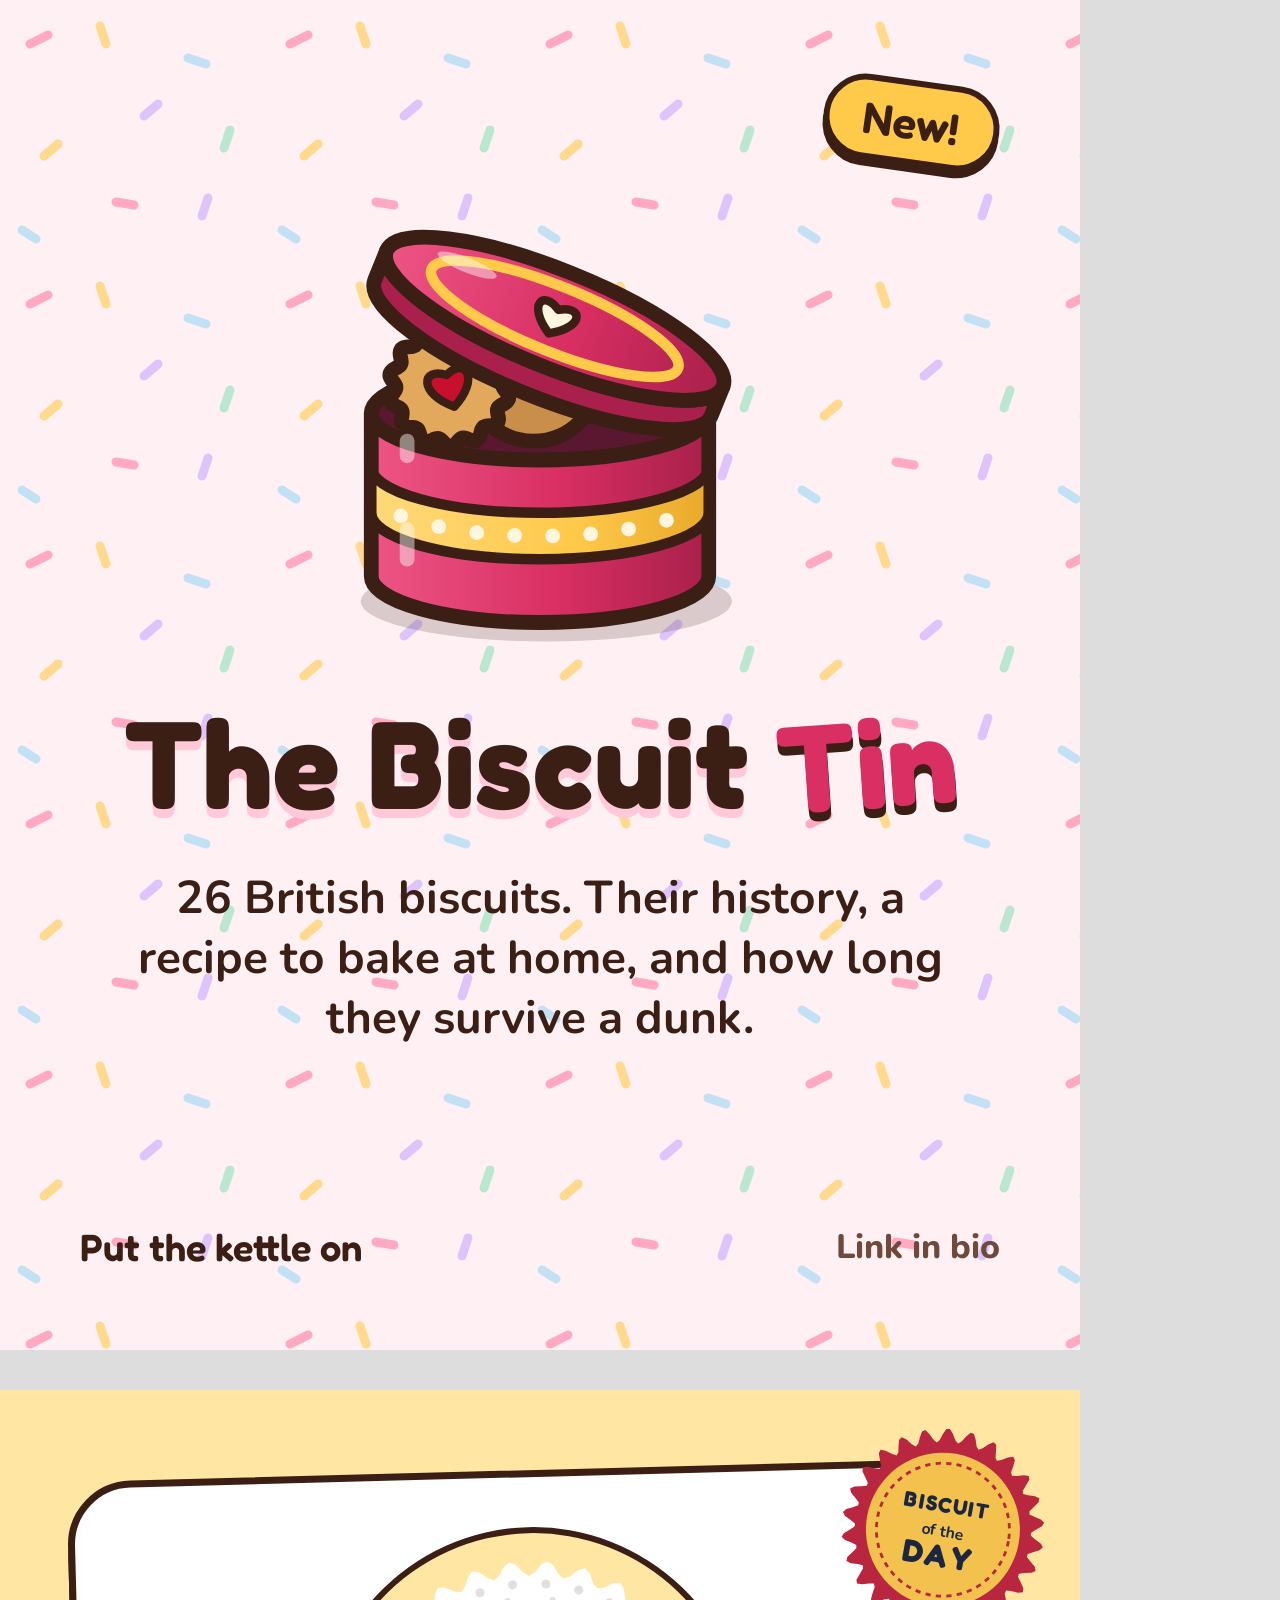
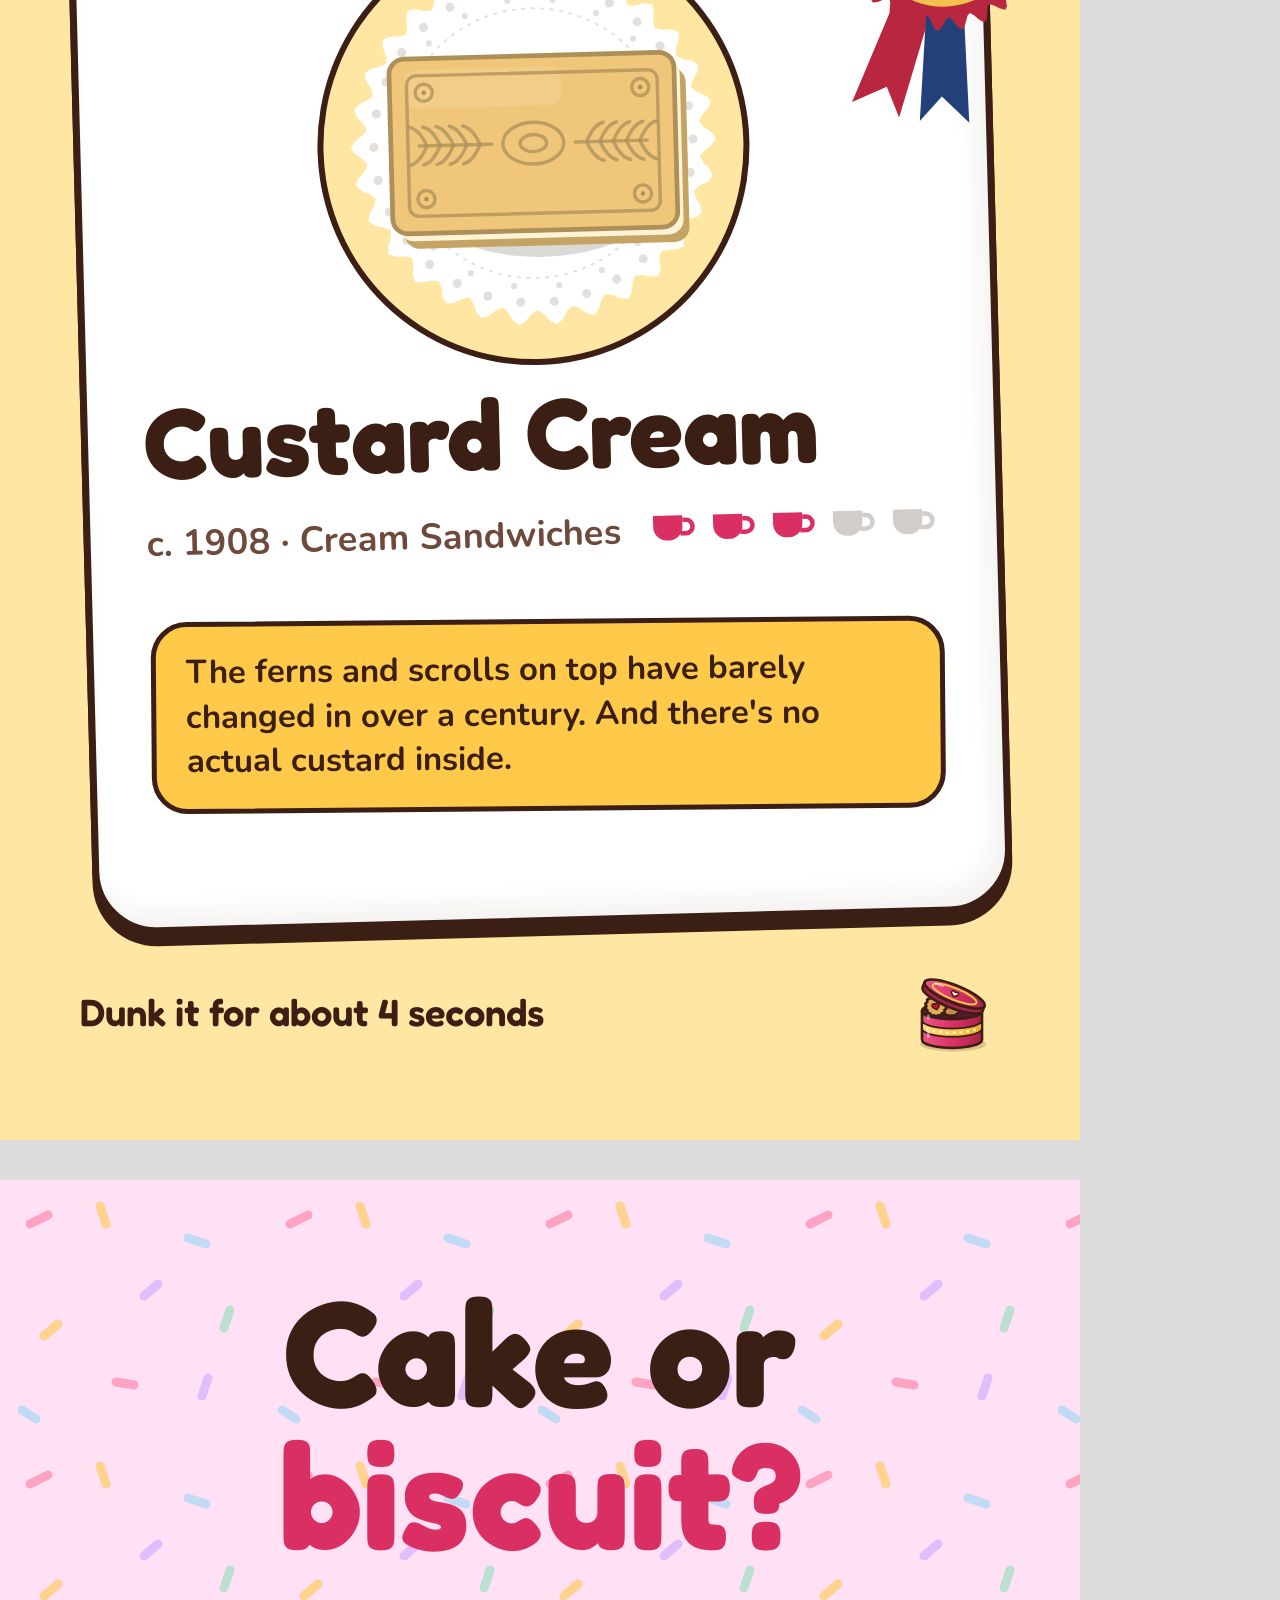
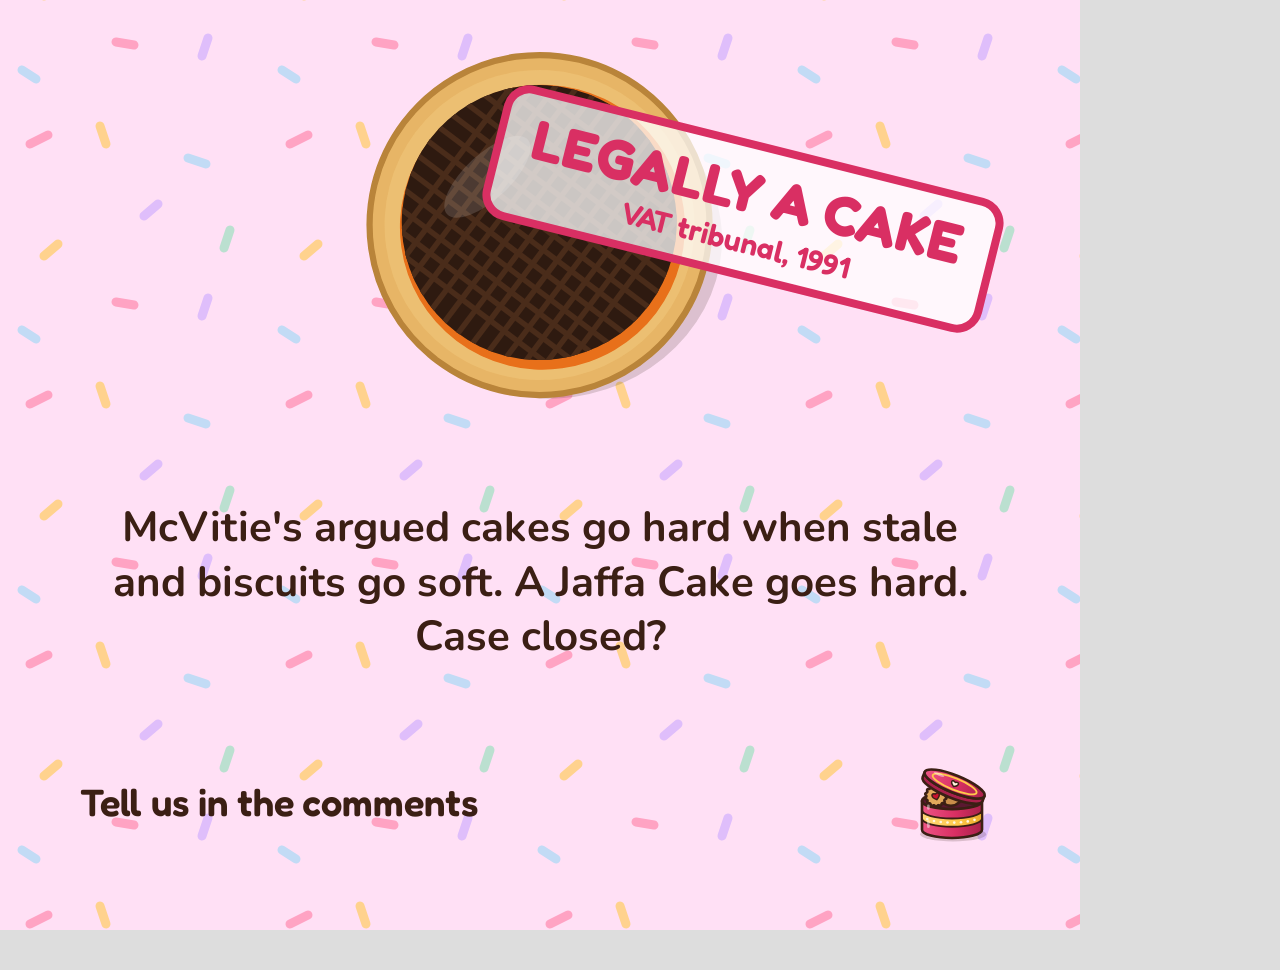
==== brand/instagram/posts.html @ f4e1689b "Add an Instagram launch kit for The Biscuit Tin A 1080x1080 profile picture, three 1080x1350 launch " ====
<!doctype html>
<html lang="en-GB">
<head>
<meta charset="utf-8">
<link rel="stylesheet" href="https://fonts.googleapis.com/css2?family=Fredoka:wght@500;600;700&family=Nunito:ital,wght@0,600;0,700;0,800;1,600&display=swap">
<style>
  :root {
    --ink: #3b1f14; --muted: #6e4a3c; --jam: #d92f63; --custard: #ffc94a; --cream: #fff6e0;
    --doily: #ffffff; --doily-hole: rgba(59, 31, 20, 0.14);
    --clay: 0 12px 0 #3b1f14, inset -10px -14px 24px rgba(59,31,20,.06), inset 10px 10px 20px rgba(255,255,255,.8);
  }
  body { margin: 0; background: #ddd; font-family: Nunito, sans-serif; color: var(--ink); }
  .post {
    width: 1080px; height: 1350px; position: relative; overflow: hidden; box-sizing: border-box;
    padding: 80px; display: flex; flex-direction: column; margin-bottom: 40px;
  }
  .sprinkles::before {
    content: ""; position: absolute; inset: 0; opacity: .6; pointer-events: none;
    background-image: url("data:image/svg+xml,%3Csvg xmlns='http://www.w3.org/2000/svg' width='260' height='260'%3E%3Cg stroke-linecap='round' stroke-width='9'%3E%3Cpath d='M30 44l18-9' stroke='%23ff7aa2'/%3E%3Cpath d='M100 26l6 18' stroke='%23ffc94a'/%3E%3Cpath d='M188 58l18 6' stroke='%239ad7f5'/%3E%3Cpath d='M230 130l-6 18' stroke='%238ee0b8'/%3E%3Cpath d='M144 116l14-12' stroke='%23c9a7ff'/%3E%3Cpath d='M58 144l-14 12' stroke='%23ffc94a'/%3E%3Cpath d='M116 202l18 3' stroke='%23ff7aa2'/%3E%3Cpath d='M202 216l6-18' stroke='%23c9a7ff'/%3E%3Cpath d='M22 230l14 9' stroke='%239ad7f5'/%3E%3C/g%3E%3C/svg%3E");
    background-size: 260px 260px;
  }
  .post > * { position: relative; }
  h1, h2 { font-family: Fredoka, sans-serif; margin: 0; line-height: 1; font-weight: 700; }
  .sticker {
    position: absolute; background: var(--custard); border: 6px solid var(--ink); border-radius: 999px;
    font-family: Fredoka; font-weight: 600; font-size: 44px; padding: 10px 34px; box-shadow: 0 7px 0 var(--ink);
  }
  .cups { display: inline-flex; gap: 6px; color: var(--jam); }
  .cups svg { width: 54px; height: 54px; }
  .cups .off { opacity: .22; color: var(--ink); }
  .foot { margin-top: auto; display: flex; justify-content: space-between; align-items: center; font-family: Fredoka; font-weight: 600; font-size: 38px; }
  .foot img { width: 96px; }
  .handle { font-family: Nunito; font-weight: 800; font-size: 34px; color: var(--muted); }

  /* 1. Welcome */
  #welcome { background: #fff0f4; align-items: center; text-align: center; }
  #welcome .tin { width: 540px; margin-top: 70px; }
  #welcome h1 { white-space: nowrap; font-size: 124px; text-shadow: 0 9px 0 #ffc9d9; margin-top: 10px; }
  #welcome h1 span { color: var(--jam); text-shadow: 0 9px 0 var(--ink); display: inline-block; rotate: -4deg; }
  #welcome p { font-size: 46px; line-height: 1.3; font-weight: 700; max-width: 820px; margin: 44px 0 0; }
  #welcome .sticker { top: 80px; right: 80px; rotate: 8deg; }
  #welcome .foot { width: 100%; }

  /* 2. Biscuit of the Day */
  #daily { background: #ffe7a3; }
  #daily .card {
    background: #fff; border: 7px solid var(--ink); border-radius: 64px; box-shadow: var(--clay);
    padding: 50px 56px; display: flex; flex-direction: column; gap: 18px; flex: 1; rotate: -1.5deg;
  }
  #daily .eyebrow { font-weight: 800; font-size: 32px; letter-spacing: .12em; text-transform: uppercase; color: var(--muted); }
  #daily .art { width: 380px; align-self: center; background: #ffe7a3; border: 6px solid var(--ink); border-radius: 50%; padding: 20px; }
  #daily h2 { font-size: 100px; white-space: nowrap; }
  #daily .meta { white-space: nowrap; font-size: 36px; font-weight: 700; color: var(--muted); display: flex; justify-content: space-between; align-items: center; }
  #daily .fact { background: var(--custard); border: 5px solid var(--ink); border-radius: 36px; padding: 24px 30px; font-size: 33px; line-height: 1.35; font-weight: 700; rotate: 1deg; }
  #daily .rosette { position: absolute; top: 34px; right: 40px; width: 210px; rotate: 10deg; }
  #daily .foot { margin-top: 40px; }

  /* 3. Cake or biscuit? */
  #debate { background: #ffe0f5; align-items: center; text-align: center; }
  #debate h1 { font-size: 150px; line-height: .95; margin-top: 20px; }
  #debate h1 em { font-style: normal; color: var(--jam); }
  #debate .art { width: 500px; margin: 10px 0 0; rotate: -8deg; }
  #debate .stamp {
    position: absolute; top: 560px; right: 80px; rotate: 14deg;
    border: 8px solid var(--jam); color: var(--jam); border-radius: 26px; padding: 14px 28px;
    font-family: Fredoka; font-weight: 700; font-size: 56px; line-height: 1; background: rgba(255,255,255,.75);
  }
  #debate .stamp small { display: block; font-size: 30px; margin-top: 8px; font-weight: 600; }
  #debate p { font-size: 42px; font-weight: 700; line-height: 1.3; max-width: 860px; margin: 20px 0 0; }
  #debate .foot { width: 100%; }
</style>
</head>
<body>

<section class="post sprinkles" id="welcome">
  <span class="sticker">New!</span>
  <img class="tin" src="../logo-mark.svg" alt="">
  <h1>The Biscuit <span>Tin</span></h1>
  <p>26 British biscuits. Their history, a recipe to bake at home, and how long they survive a dunk.</p>
  <div class="foot"><span>Put the kettle on</span><span class="handle">Link in bio</span></div>
</section>

<section class="post" id="daily">
  <div class="card">
    <div class="art" id="daily-art"></div>
    <h2>Custard Cream</h2>
    <div class="meta"><span>c. 1908 · Cream Sandwiches</span><span id="daily-cups"></span></div>
    <p class="fact">The ferns and scrolls on top have barely changed in over a century. And there's no actual custard inside.</p>
  </div>
  <svg class="rosette" id="rosette" viewBox="0 0 120 172"></svg>
  <div class="foot"><span>Dunk it for about 4 seconds</span><img src="../logo-mark.svg" alt=""></div>
</section>

<section class="post sprinkles" id="debate">
  <h1>Cake or<br><em>biscuit?</em></h1>
  <div class="art" id="debate-art"></div>
  <div class="stamp">LEGALLY A CAKE<small>VAT tribunal, 1991</small></div>
  <p>McVitie's argued cakes go hard when stale and biscuits go soft. A Jaffa Cake goes hard. Case closed?</p>
  <div class="foot"><span>Tell us in the comments</span><img src="../logo-mark.svg" alt=""></div>
</section>

<script src="../../biscuits.js"></script>
<script src="../../art.js"></script>
<script>
  const by = (id) => window.BISCUITS.find((b) => b.id === id);
  document.getElementById("daily-art").innerHTML = BiscuitArt.svg(by("custard-cream"), { decorative: true });
  document.getElementById("debate-art").innerHTML = BiscuitArt.svg(by("jaffa-cake"), { noDoily: true, decorative: true });
  const CUP = '<svg viewBox="0 0 24 24"><path d="M3 8h13v5a6 6 0 0 1-6 6H9a6 6 0 0 1-6-6z" fill="currentColor"/><path d="M16 10h1.5a3 3 0 0 1 0 6H15" fill="none" stroke="currentColor" stroke-width="2"/></svg>';
  document.getElementById("daily-cups").innerHTML = '<span class="cups">' + [1,2,3,4,5].map((i) => `<span class="${i <= 3 ? "" : "off"}">${CUP}</span>`).join("") + "</span>";
  document.getElementById("rosette").innerHTML = `
    <path d="M46 78 L26 166 L44 154 L54 170 L64 84 Z" fill="#b8263f"/>
    <path d="M74 78 L94 166 L76 154 L66 170 L56 84 Z" fill="#24407a"/>
    <path d="${BiscuitArt.flutedPath(60, 60, 54, 26, 4)}" fill="#b8263f"/>
    <circle cx="60" cy="60" r="44" fill="#f2c14e"/>
    <circle cx="60" cy="60" r="38" fill="none" stroke="#b8263f" stroke-width="1.6" stroke-dasharray="3 3"/>
    <g font-family="Fredoka, sans-serif" font-weight="700" fill="#1c2640" text-anchor="middle">
      <text x="60" y="50" font-size="12" letter-spacing="1">BISCUIT</text>
      <text x="60" y="64" font-size="9" font-family="Nunito, sans-serif">of the</text>
      <text x="60" y="81" font-size="18" letter-spacing="2">DAY</text>
    </g>`;
</script>
</body>
</html>
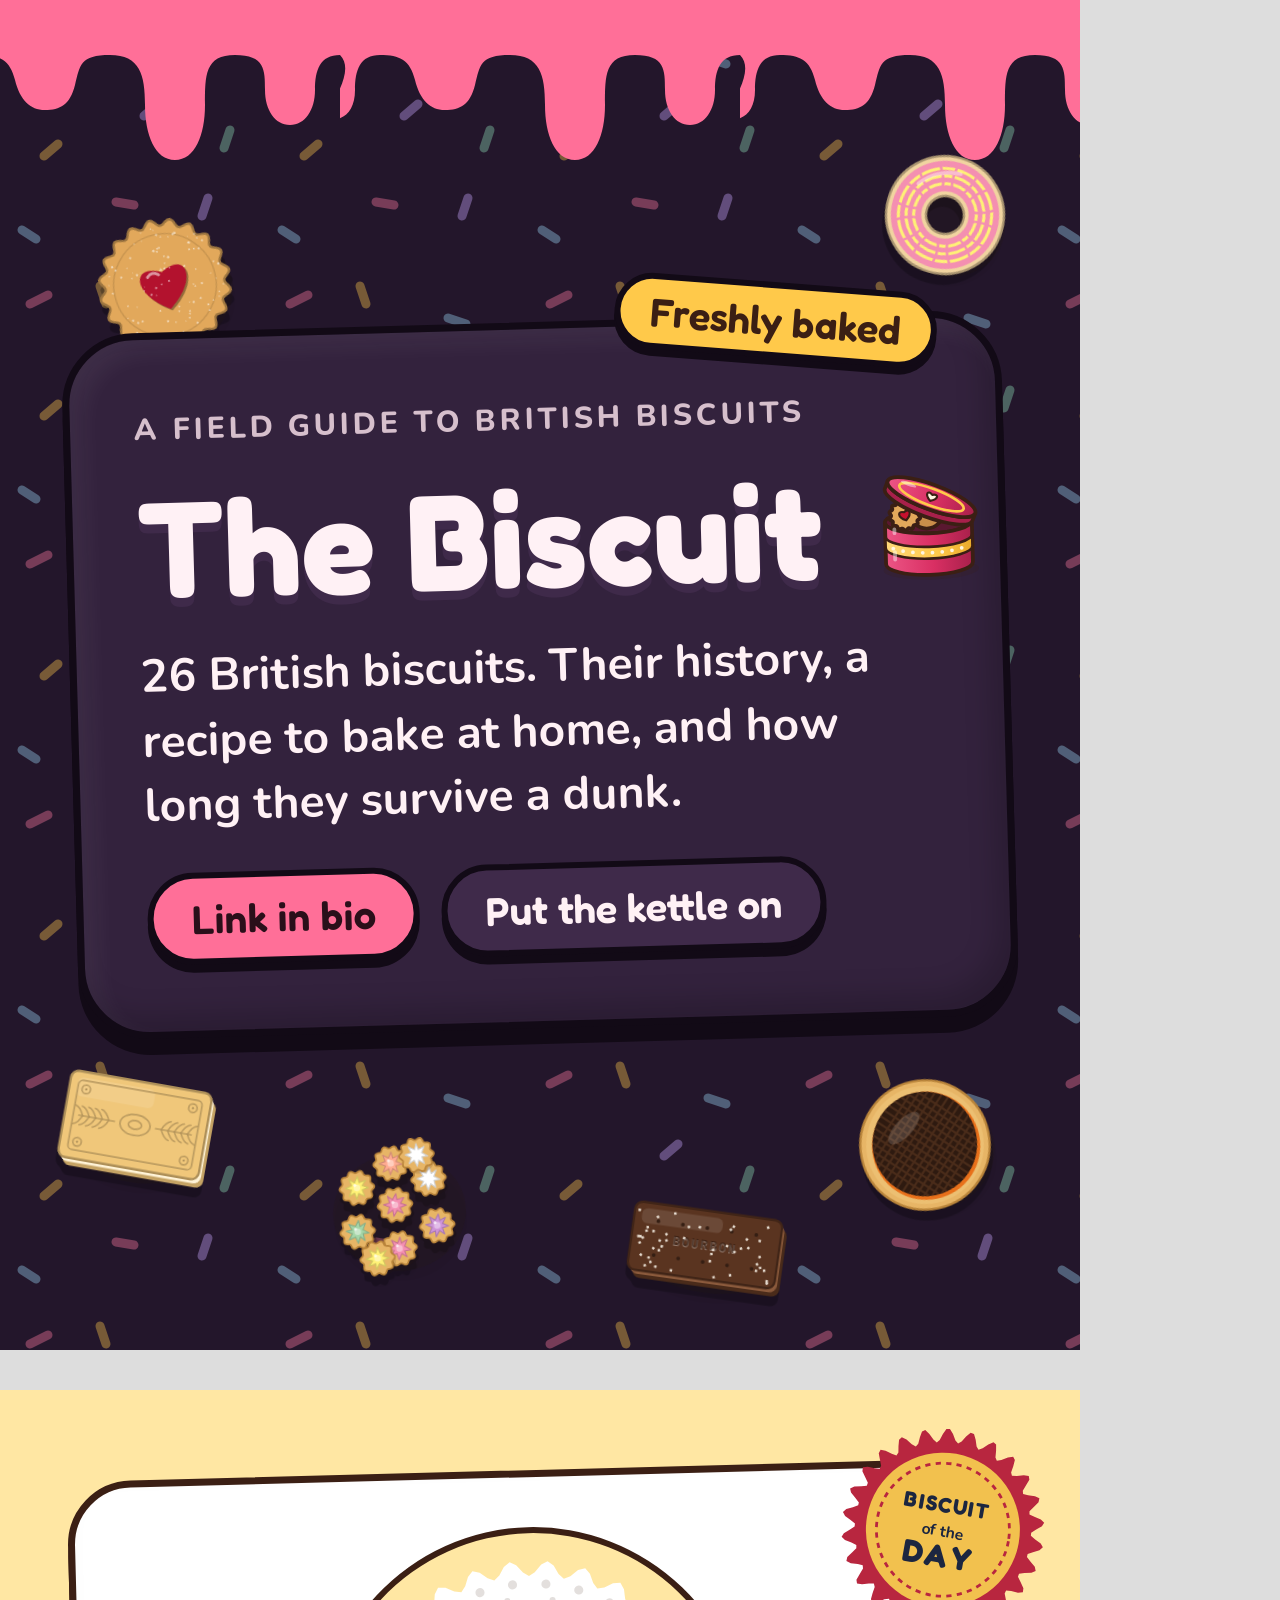
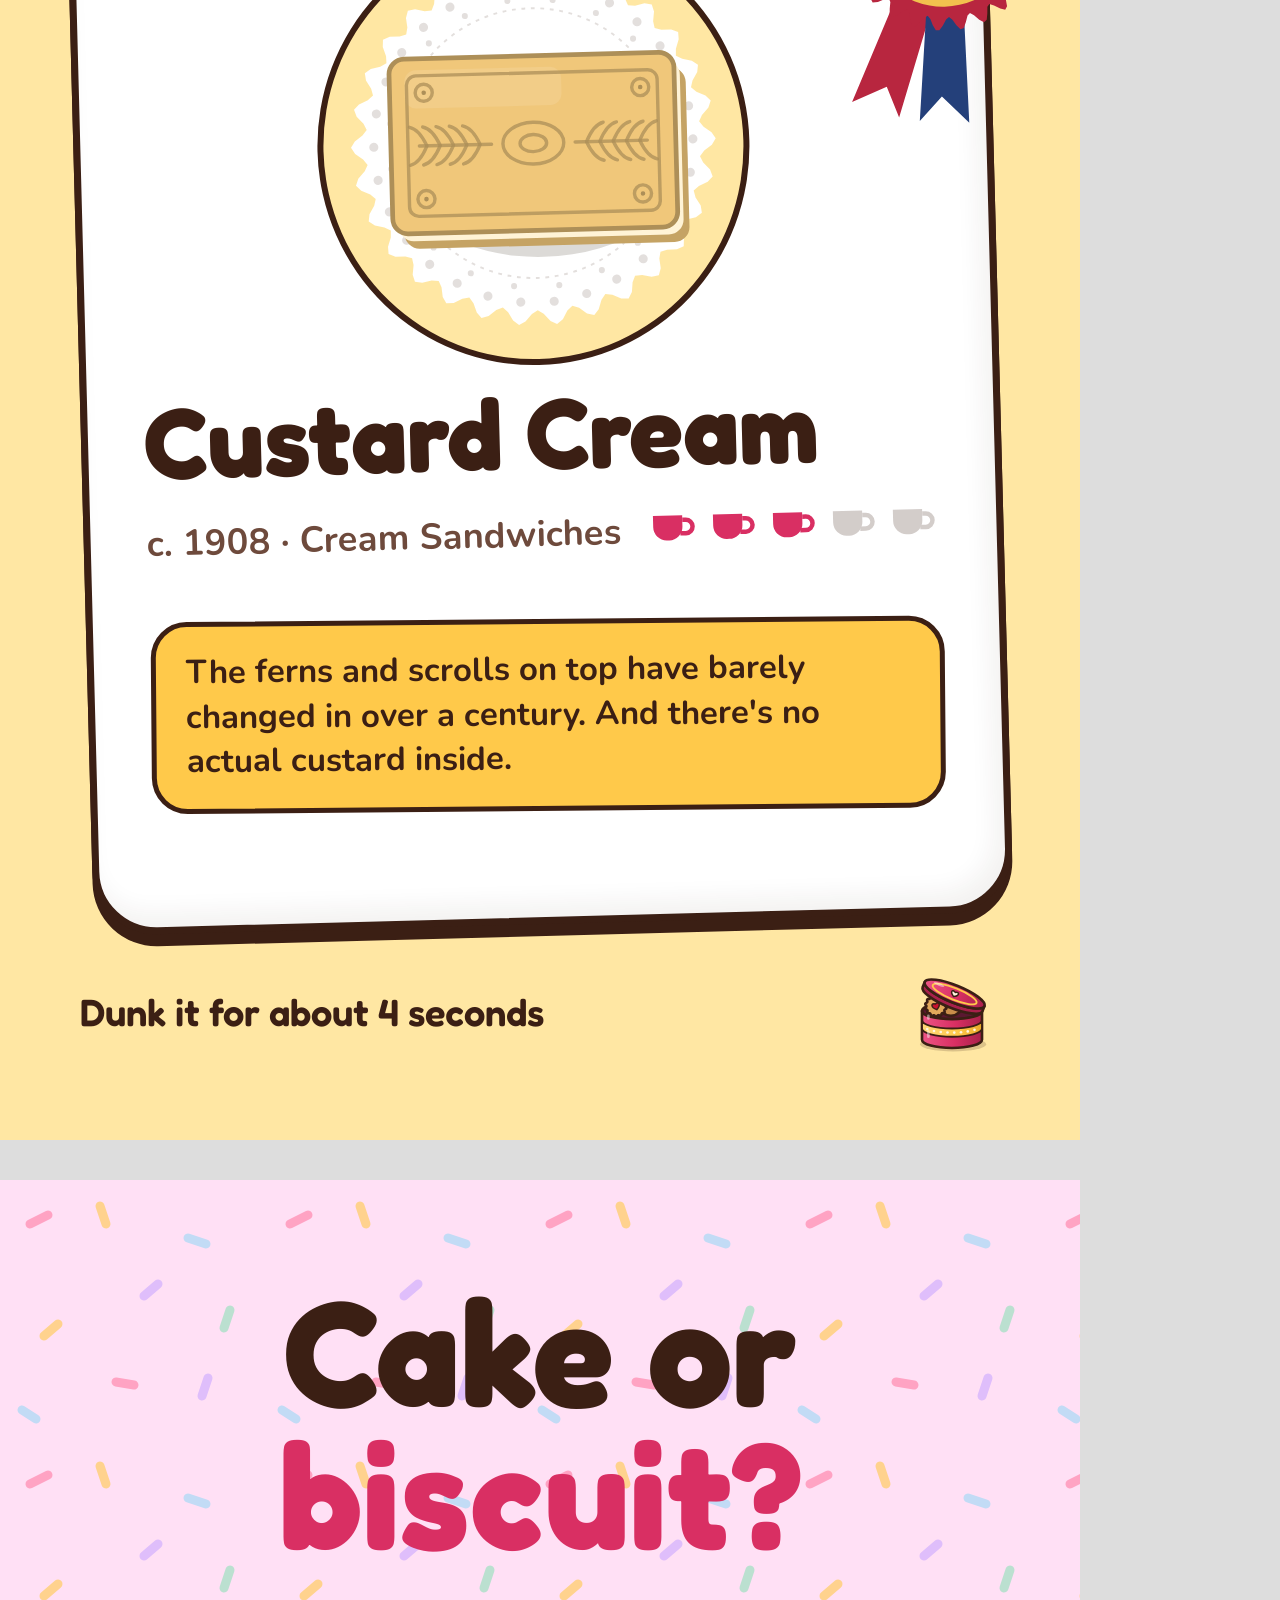
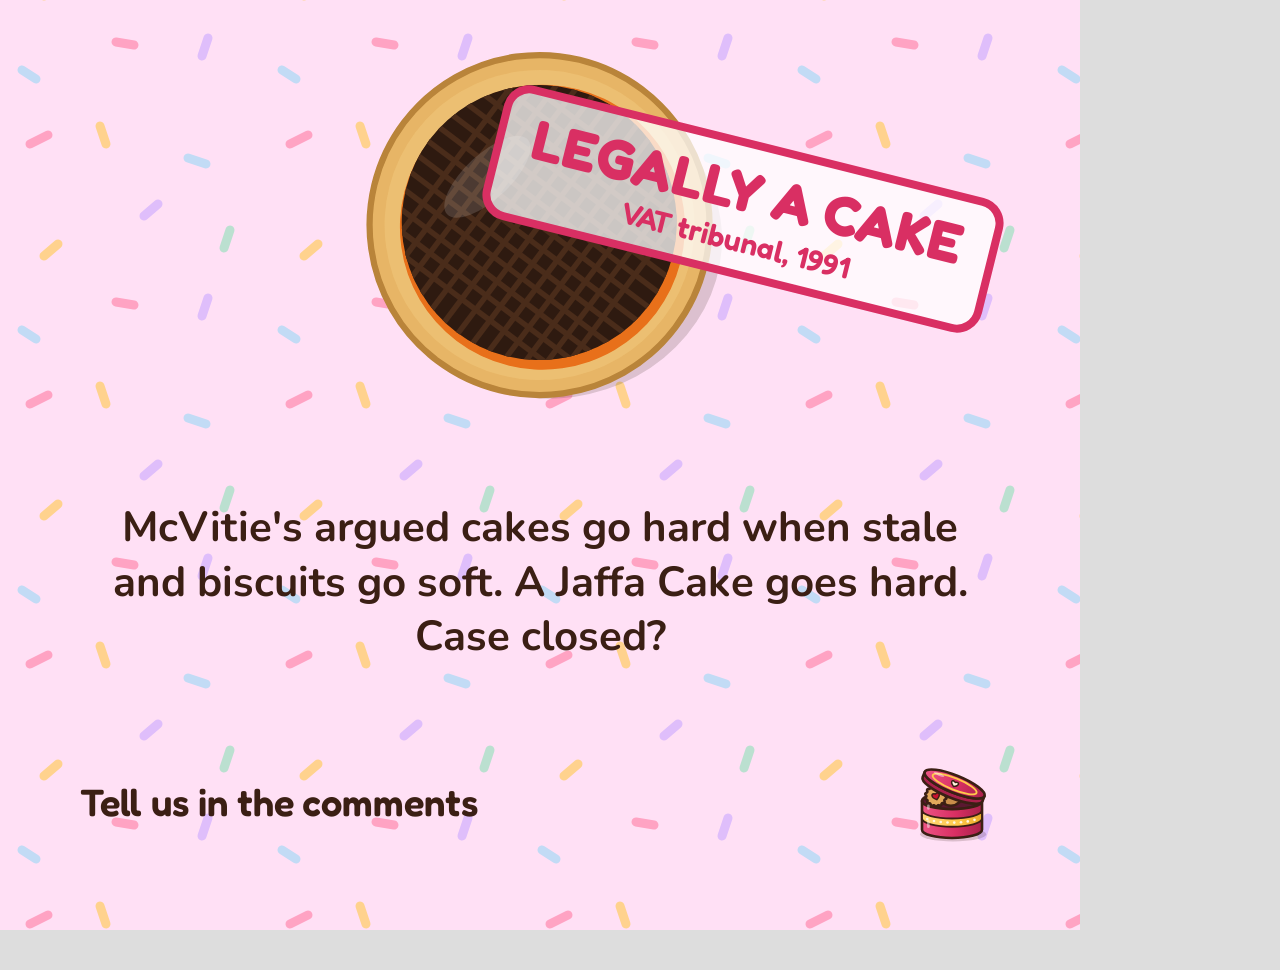
==== commit 30d25bcd: "Redesign the Instagram welcome post in the site's dark theme Uses the dark-mode hero: deep plum with" ====
--- a/brand/instagram/posts.html
+++ b/brand/instagram/posts.html
@@ -32,14 +32,45 @@
   .foot img { width: 96px; }
   .handle { font-family: Nunito; font-weight: 800; font-size: 34px; color: var(--muted); }
 
-  /* 1. Welcome */
-  #welcome { background: #fff0f4; align-items: center; text-align: center; }
-  #welcome .tin { width: 540px; margin-top: 70px; }
-  #welcome h1 { white-space: nowrap; font-size: 124px; text-shadow: 0 9px 0 #ffc9d9; margin-top: 10px; }
-  #welcome h1 span { color: var(--jam); text-shadow: 0 9px 0 var(--ink); display: inline-block; rotate: -4deg; }
-  #welcome p { font-size: 46px; line-height: 1.3; font-weight: 700; max-width: 820px; margin: 44px 0 0; }
-  #welcome .sticker { top: 80px; right: 80px; rotate: 8deg; }
-  #welcome .foot { width: 100%; }
+  /* 1. Welcome, in the website's dark theme: the hero's deep plum, purple clay card and pink drips */
+  #welcome {
+    --plum: #23162b; --card: #33223d; --card-2: #3f2a4a; --night: #120a16; --pinky: #ff6f98; --glow: #fff1f5; --soft: #d6bfcc;
+    background: var(--plum); color: var(--glow); align-items: center; justify-content: center; padding: 0 70px;
+  }
+  #welcome.sprinkles::before { opacity: .38; }
+  #welcome .drip {
+    position: absolute; inset: 0 0 auto; height: 160px; background: var(--pinky);
+    -webkit-mask: url("data:image/svg+xml,%3Csvg xmlns='http://www.w3.org/2000/svg' width='160' height='64' viewBox='0 0 160 64'%3E%3Cpath d='M0 0h160v22c-8 0-10 6-10 14s-4 14-10 14-10-6-10-14 0-14-12-14-12 8-12 20-4 22-12 22-12-10-12-22-2-20-14-20-12 4-14 12-6 10-12 10-10-4-12-12-6-10-14-10-10 6-10 14-4 12-10 12S8 30 0 22z'/%3E%3C/svg%3E") repeat-x top / 400px 160px;
+            mask: url("data:image/svg+xml,%3Csvg xmlns='http://www.w3.org/2000/svg' width='160' height='64' viewBox='0 0 160 64'%3E%3Cpath d='M0 0h160v22c-8 0-10 6-10 14s-4 14-10 14-10-6-10-14 0-14-12-14-12 8-12 20-4 22-12 22-12-10-12-22-2-20-14-20-12 4-14 12-6 10-12 10-10-4-12-12-6-10-14-10-10 6-10 14-4 12-10 12S8 30 0 22z'/%3E%3C/svg%3E") repeat-x top / 400px 160px;
+  }
+  #welcome .floaters { position: absolute; inset: 0; z-index: 1; }
+  #welcome .floaters span { position: absolute; width: 190px; }
+  #welcome .floaters .biscuit-svg { width: 100%; height: auto; display: block; overflow: visible; filter: drop-shadow(0 10px 0 rgba(0,0,0,.25)); }
+  #welcome .card {
+    position: relative; z-index: 2; width: 100%; box-sizing: border-box;
+    background: var(--card); border: 7px solid var(--night); border-radius: 72px; padding: 70px 64px 66px;
+    box-shadow: 0 16px 0 var(--night), inset -12px -16px 28px rgba(0,0,0,.18), inset 12px 12px 24px rgba(255,255,255,.06);
+    display: flex; flex-direction: column; gap: 30px; rotate: -1.6deg;
+  }
+  #welcome .card::after {
+    content: "Freshly baked"; position: absolute; top: -40px; right: 56px; rotate: 6deg;
+    background: var(--custard); color: var(--ink); border: 6px solid var(--night); border-radius: 999px; padding: 8px 30px;
+    font-family: Fredoka; font-weight: 600; font-size: 40px; box-shadow: 0 7px 0 var(--night);
+  }
+  #welcome .eyebrow { font-weight: 800; font-size: 30px; letter-spacing: .13em; text-transform: uppercase; color: var(--soft); margin: 0; }
+  #welcome h1 { font-size: 136px; line-height: .98; color: var(--glow); text-shadow: 0 9px 0 var(--card-2); white-space: nowrap; }
+  #welcome h1 img {
+    /* the tin stands in for the word "Tin": cap height, with the drum's base on the baseline */
+    --w: 1.02em; width: var(--w); vertical-align: baseline;
+    margin: calc(var(--w) * -0.166) 0 calc(var(--w) * -0.117) 0.04em;
+  }
+  #welcome p { font-size: 46px; line-height: 1.4; font-weight: 700; margin: 0; color: var(--glow); }
+  #welcome .pills { display: flex; gap: 22px; flex-wrap: wrap; margin-top: 6px; }
+  #welcome .pill {
+    font-family: Fredoka; font-weight: 600; font-size: 40px; padding: 16px 38px; border-radius: 999px;
+    border: 6px solid var(--night); box-shadow: 0 8px 0 var(--night); background: var(--card-2); color: var(--glow);
+  }
+  #welcome .pill.go { background: var(--pinky); color: #2a0f1a; }
 
   /* 2. Biscuit of the Day */
   #daily { background: #ffe7a3; }
@@ -73,11 +104,14 @@
 <body>
 
 <section class="post sprinkles" id="welcome">
-  <span class="sticker">New!</span>
-  <img class="tin" src="../logo-mark.svg" alt="">
-  <h1>The Biscuit <span>Tin</span></h1>
-  <p>26 British biscuits. Their history, a recipe to bake at home, and how long they survive a dunk.</p>
-  <div class="foot"><span>Put the kettle on</span><span class="handle">Link in bio</span></div>
+  <div class="drip"></div>
+  <div class="floaters" id="welcome-floaters"></div>
+  <div class="card">
+    <p class="eyebrow">A field guide to British biscuits</p>
+    <h1>The Biscuit <img src="../logo-mark.svg" alt="Tin"></h1>
+    <p>26 British biscuits. Their history, a recipe to bake at home, and how long they survive a dunk.</p>
+    <div class="pills"><span class="pill go">Link in bio</span><span class="pill">Put the kettle on</span></div>
+  </div>
 </section>
 
 <section class="post" id="daily">
@@ -103,6 +137,10 @@
 <script src="../../art.js"></script>
 <script>
   const by = (id) => window.BISCUITS.find((b) => b.id === id);
+  const FLOAT = [["jammie-dodger", 70, 190, -14], ["party-ring", 850, 120, 16], ["custard-cream", 40, 1030, 10],
+                 ["jaffa-cake", 830, 1050, -12], ["bourbon", 610, 1150, 8], ["iced-gems", 300, 1110, -6]];
+  document.getElementById("welcome-floaters").innerHTML = FLOAT.map(([id, x, y, r]) =>
+    `<span style="left:${x}px;top:${y}px;rotate:${r}deg">${BiscuitArt.svg(by(id), { noDoily: true, decorative: true })}</span>`).join("");
   document.getElementById("daily-art").innerHTML = BiscuitArt.svg(by("custard-cream"), { decorative: true });
   document.getElementById("debate-art").innerHTML = BiscuitArt.svg(by("jaffa-cake"), { noDoily: true, decorative: true });
   const CUP = '<svg viewBox="0 0 24 24"><path d="M3 8h13v5a6 6 0 0 1-6 6H9a6 6 0 0 1-6-6z" fill="currentColor"/><path d="M16 10h1.5a3 3 0 0 1 0 6H15" fill="none" stroke="currentColor" stroke-width="2"/></svg>';
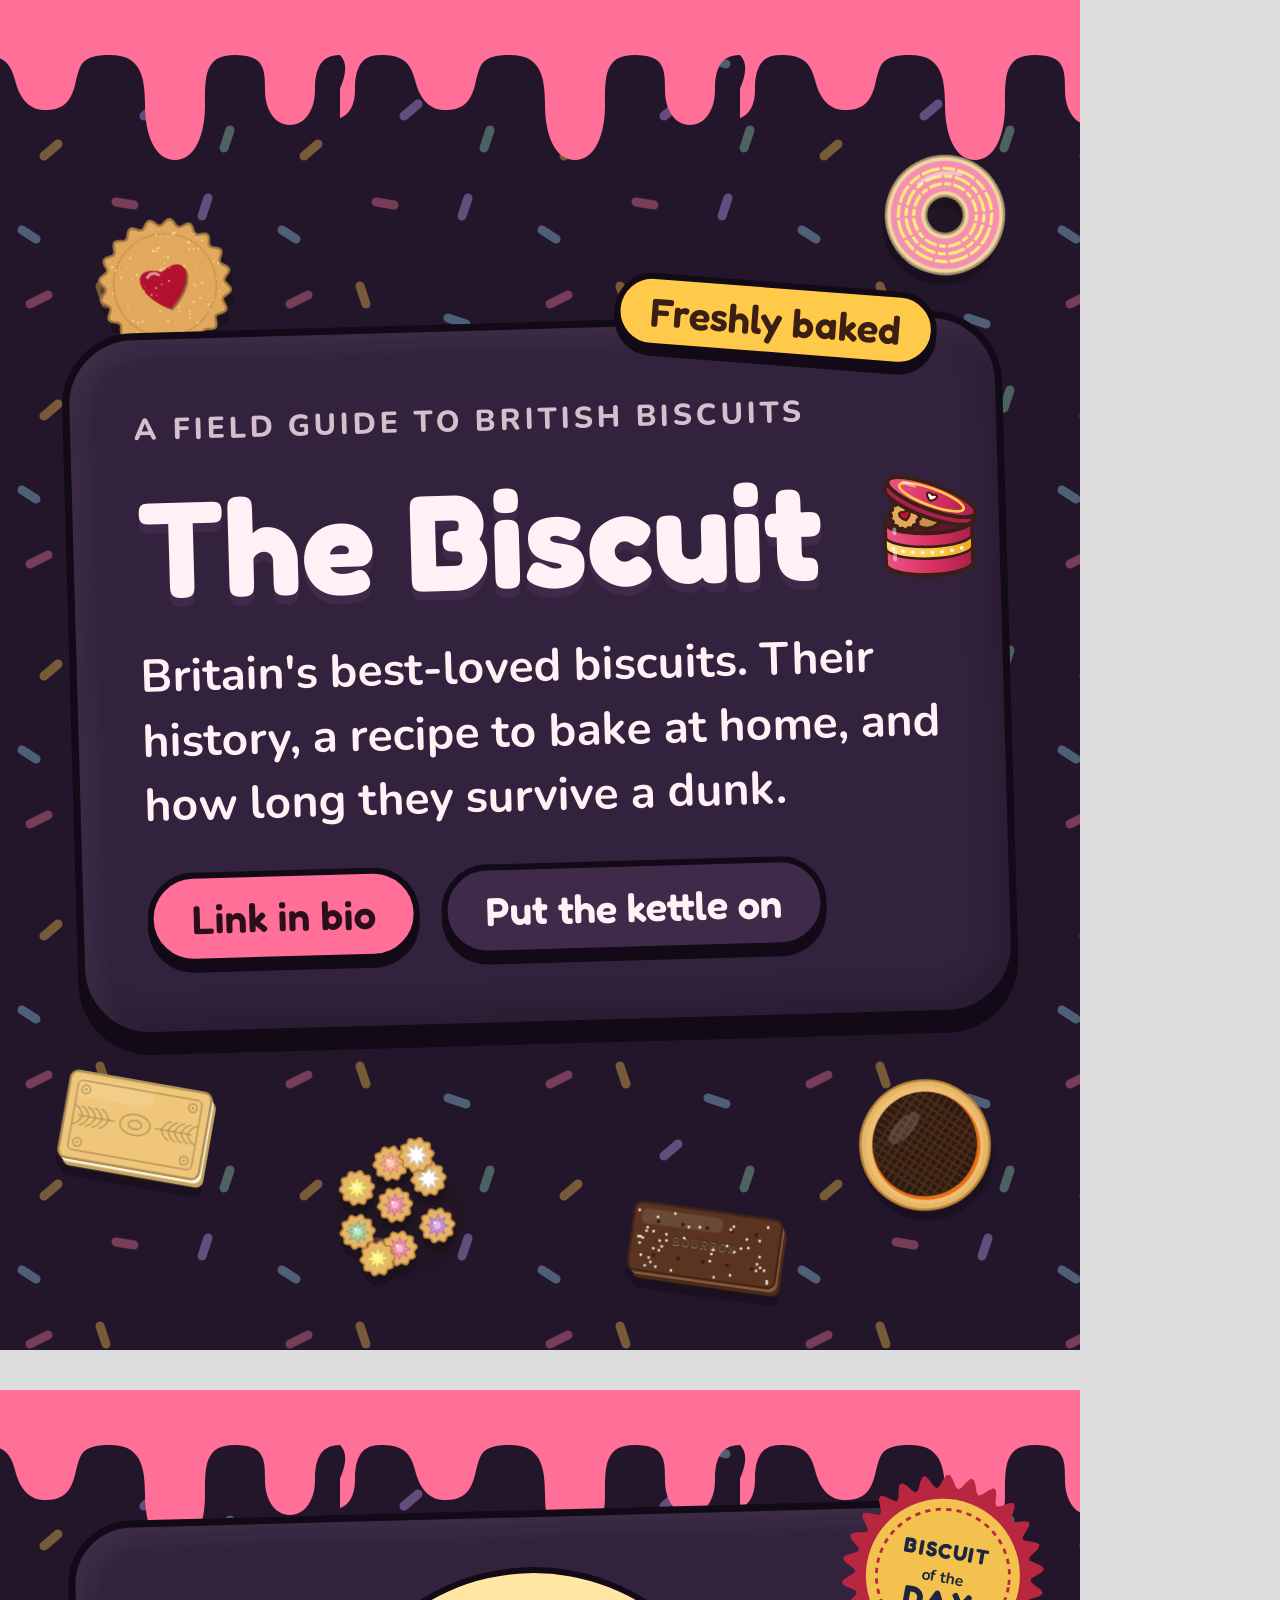
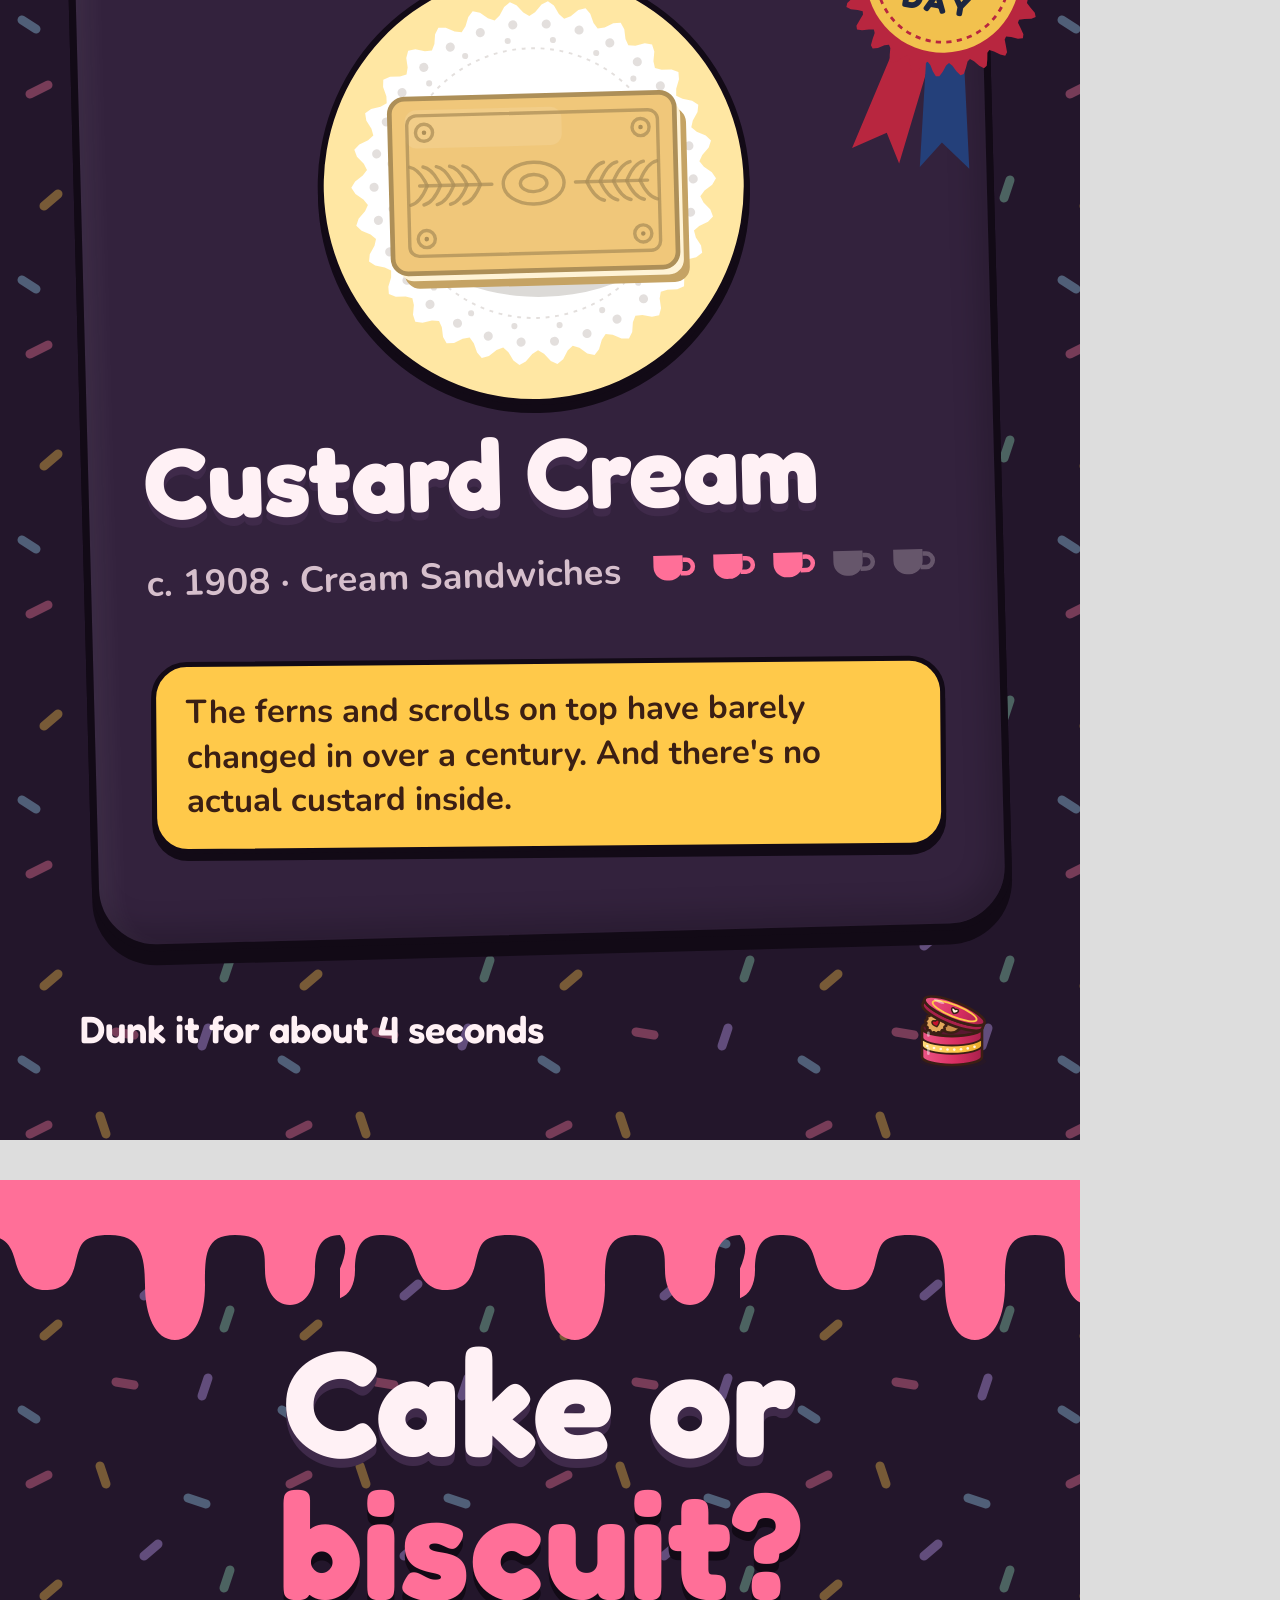
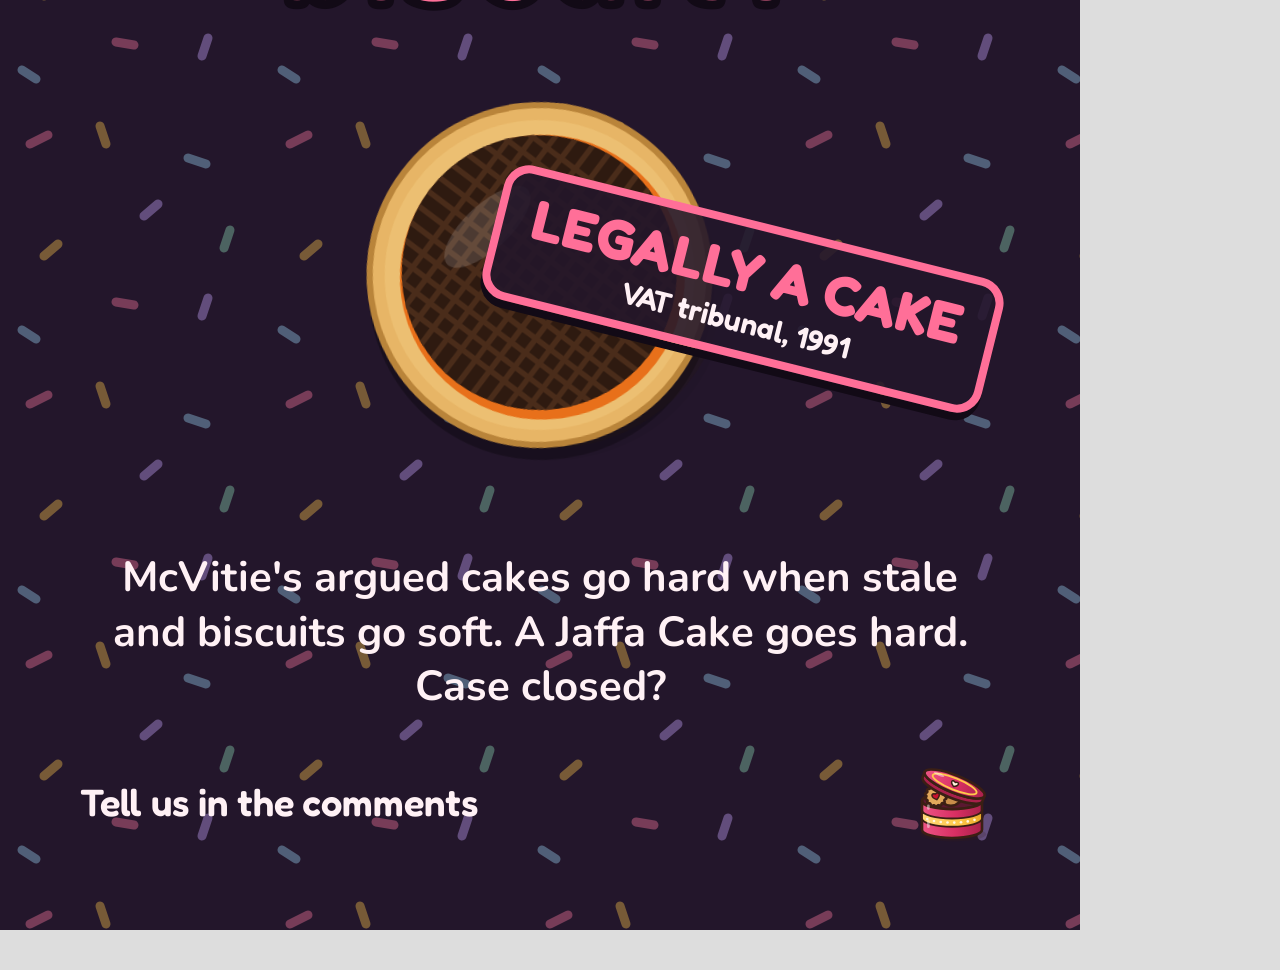
==== commit b08dbb52: "Drop the fixed biscuit count and put all launch posts in the dark theme More biscuits are on the way" ====
--- a/brand/instagram/posts.html
+++ b/brand/instagram/posts.html
@@ -72,32 +72,50 @@
   }
   #welcome .pill.go { background: var(--pinky); color: #2a0f1a; }
 
+  /* 2 and 3 share the welcome post's dark theme */
+  #welcome, #daily, #debate { --drip: url("data:image/svg+xml,%3Csvg xmlns='http://www.w3.org/2000/svg' width='160' height='64' viewBox='0 0 160 64'%3E%3Cpath d='M0 0h160v22c-8 0-10 6-10 14s-4 14-10 14-10-6-10-14 0-14-12-14-12 8-12 20-4 22-12 22-12-10-12-22-2-20-14-20-12 4-14 12-6 10-12 10-10-4-12-12-6-10-14-10-10 6-10 14-4 12-10 12S8 30 0 22z'/%3E%3C/svg%3E"); }
+  #daily, #debate {
+    --plum: #23162b; --card: #33223d; --card-2: #3f2a4a; --night: #120a16; --pinky: #ff6f98; --glow: #fff1f5; --soft: #d6bfcc;
+    background: var(--plum); color: var(--glow);
+  }
+  #daily.sprinkles::before, #debate.sprinkles::before { opacity: .38; }
+  #daily .drip, #debate .drip {
+    position: absolute; inset: 0 0 auto; height: 160px; background: var(--pinky);
+    -webkit-mask: var(--drip) repeat-x top / 400px 160px; mask: var(--drip) repeat-x top / 400px 160px;
+  }
+  .foot img { width: 96px; }
+
   /* 2. Biscuit of the Day */
-  #daily { background: #ffe7a3; }
+  #daily { padding-top: 120px; }
   #daily .card {
-    background: #fff; border: 7px solid var(--ink); border-radius: 64px; box-shadow: var(--clay);
+    position: relative; z-index: 2;
+    background: var(--card); border: 7px solid var(--night); border-radius: 64px;
+    box-shadow: 0 14px 0 var(--night), inset -12px -16px 28px rgba(0,0,0,.18), inset 12px 12px 24px rgba(255,255,255,.06);
     padding: 50px 56px; display: flex; flex-direction: column; gap: 18px; flex: 1; rotate: -1.5deg;
   }
-  #daily .eyebrow { font-weight: 800; font-size: 32px; letter-spacing: .12em; text-transform: uppercase; color: var(--muted); }
-  #daily .art { width: 380px; align-self: center; background: #ffe7a3; border: 6px solid var(--ink); border-radius: 50%; padding: 20px; }
-  #daily h2 { font-size: 100px; white-space: nowrap; }
-  #daily .meta { white-space: nowrap; font-size: 36px; font-weight: 700; color: var(--muted); display: flex; justify-content: space-between; align-items: center; }
-  #daily .fact { background: var(--custard); border: 5px solid var(--ink); border-radius: 36px; padding: 24px 30px; font-size: 33px; line-height: 1.35; font-weight: 700; rotate: 1deg; }
-  #daily .rosette { position: absolute; top: 34px; right: 40px; width: 210px; rotate: 10deg; }
-  #daily .foot { margin-top: 40px; }
+  /* the Cream Sandwiches custard pastel, bright so the biscuit lifts off the dark card */
+  #daily .art { width: 380px; align-self: center; background: #ffe7a3; border: 6px solid var(--night); border-radius: 50%; padding: 20px; box-shadow: 0 8px 0 var(--night); }
+  #daily h2 { font-size: 100px; white-space: nowrap; color: var(--glow); text-shadow: 0 8px 0 var(--card-2); }
+  #daily .meta { white-space: nowrap; font-size: 36px; font-weight: 700; color: var(--soft); display: flex; justify-content: space-between; align-items: center; }
+  #daily .cups { color: var(--pinky); }
+  #daily .cups .off { color: var(--glow); opacity: .25; }
+  #daily .fact { background: var(--custard); color: var(--ink); border: 5px solid var(--night); border-radius: 36px; padding: 24px 30px; font-size: 33px; line-height: 1.35; font-weight: 700; rotate: 1deg; box-shadow: 0 7px 0 var(--night); }
+  #daily .rosette { position: absolute; z-index: 3; top: 80px; right: 40px; width: 210px; rotate: 10deg; }
+  #daily .foot { margin-top: 40px; position: relative; z-index: 2; }
 
   /* 3. Cake or biscuit? */
-  #debate { background: #ffe0f5; align-items: center; text-align: center; }
-  #debate h1 { font-size: 150px; line-height: .95; margin-top: 20px; }
-  #debate h1 em { font-style: normal; color: var(--jam); }
-  #debate .art { width: 500px; margin: 10px 0 0; rotate: -8deg; }
+  #debate { align-items: center; text-align: center; padding-top: 150px; }
+  #debate h1 { font-size: 150px; line-height: .95; color: var(--glow); text-shadow: 0 9px 0 var(--card-2); }
+  #debate h1 em { font-style: normal; color: var(--pinky); text-shadow: 0 9px 0 var(--night); }
+  #debate .art { width: 500px; margin: 10px 0 0; rotate: -8deg; filter: drop-shadow(0 12px 0 rgba(0,0,0,.3)); }
   #debate .stamp {
-    position: absolute; top: 560px; right: 80px; rotate: 14deg;
-    border: 8px solid var(--jam); color: var(--jam); border-radius: 26px; padding: 14px 28px;
-    font-family: Fredoka; font-weight: 700; font-size: 56px; line-height: 1; background: rgba(255,255,255,.75);
+    position: absolute; top: 640px; right: 80px; rotate: 14deg; z-index: 2;
+    border: 8px solid var(--pinky); color: var(--pinky); border-radius: 26px; padding: 14px 28px;
+    font-family: Fredoka; font-weight: 700; font-size: 56px; line-height: 1; background: rgba(35,22,43,.88);
+    box-shadow: 0 8px 0 var(--night);
   }
-  #debate .stamp small { display: block; font-size: 30px; margin-top: 8px; font-weight: 600; }
-  #debate p { font-size: 42px; font-weight: 700; line-height: 1.3; max-width: 860px; margin: 20px 0 0; }
+  #debate .stamp small { display: block; font-size: 30px; margin-top: 8px; font-weight: 600; color: var(--glow); }
+  #debate p { font-size: 42px; font-weight: 700; line-height: 1.3; max-width: 860px; margin: 20px 0 0; color: var(--glow); }
   #debate .foot { width: 100%; }
 </style>
 </head>
@@ -109,12 +127,13 @@
   <div class="card">
     <p class="eyebrow">A field guide to British biscuits</p>
     <h1>The Biscuit <img src="../logo-mark.svg" alt="Tin"></h1>
-    <p>26 British biscuits. Their history, a recipe to bake at home, and how long they survive a dunk.</p>
+    <p>Britain's best-loved biscuits. Their history, a recipe to bake at home, and how long they survive a dunk.</p>
     <div class="pills"><span class="pill go">Link in bio</span><span class="pill">Put the kettle on</span></div>
   </div>
 </section>
 
-<section class="post" id="daily">
+<section class="post sprinkles" id="daily">
+  <div class="drip"></div>
   <div class="card">
     <div class="art" id="daily-art"></div>
     <h2>Custard Cream</h2>
@@ -126,6 +145,7 @@
 </section>
 
 <section class="post sprinkles" id="debate">
+  <div class="drip"></div>
   <h1>Cake or<br><em>biscuit?</em></h1>
   <div class="art" id="debate-art"></div>
   <div class="stamp">LEGALLY A CAKE<small>VAT tribunal, 1991</small></div>
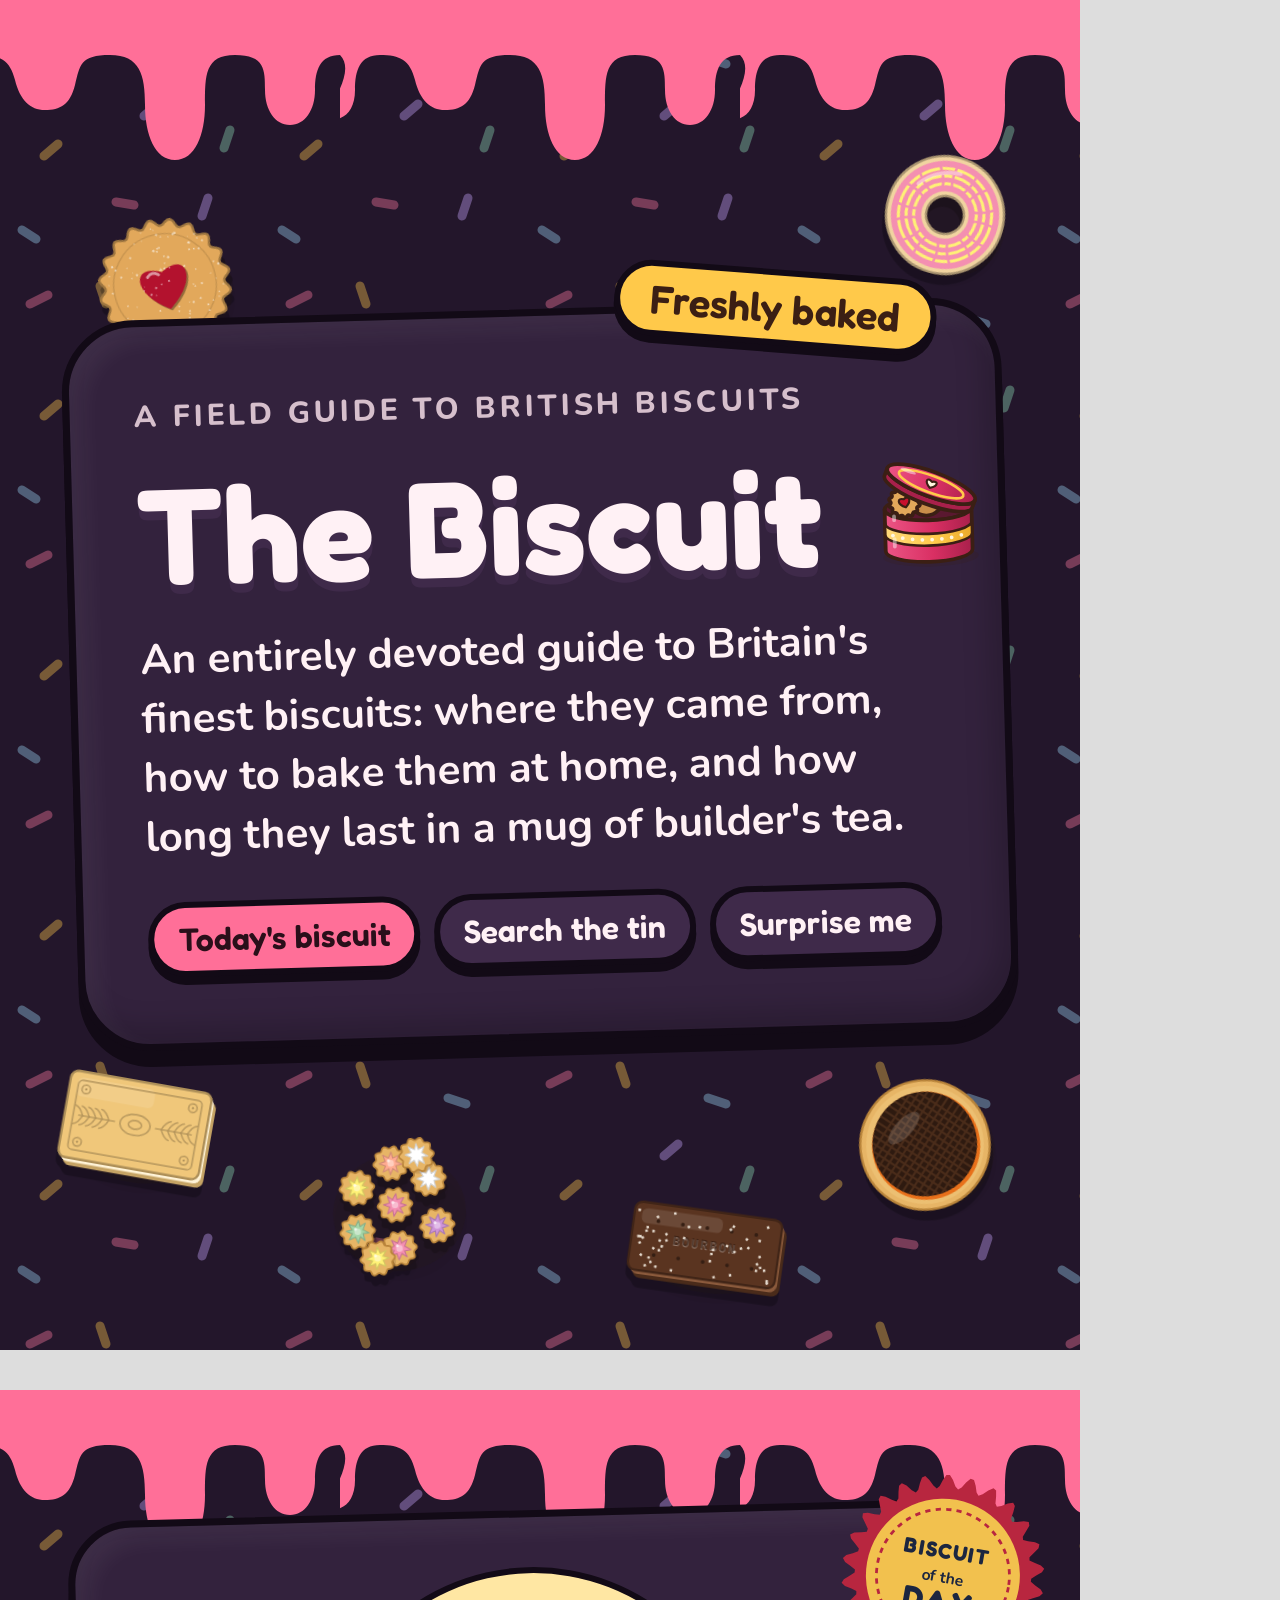
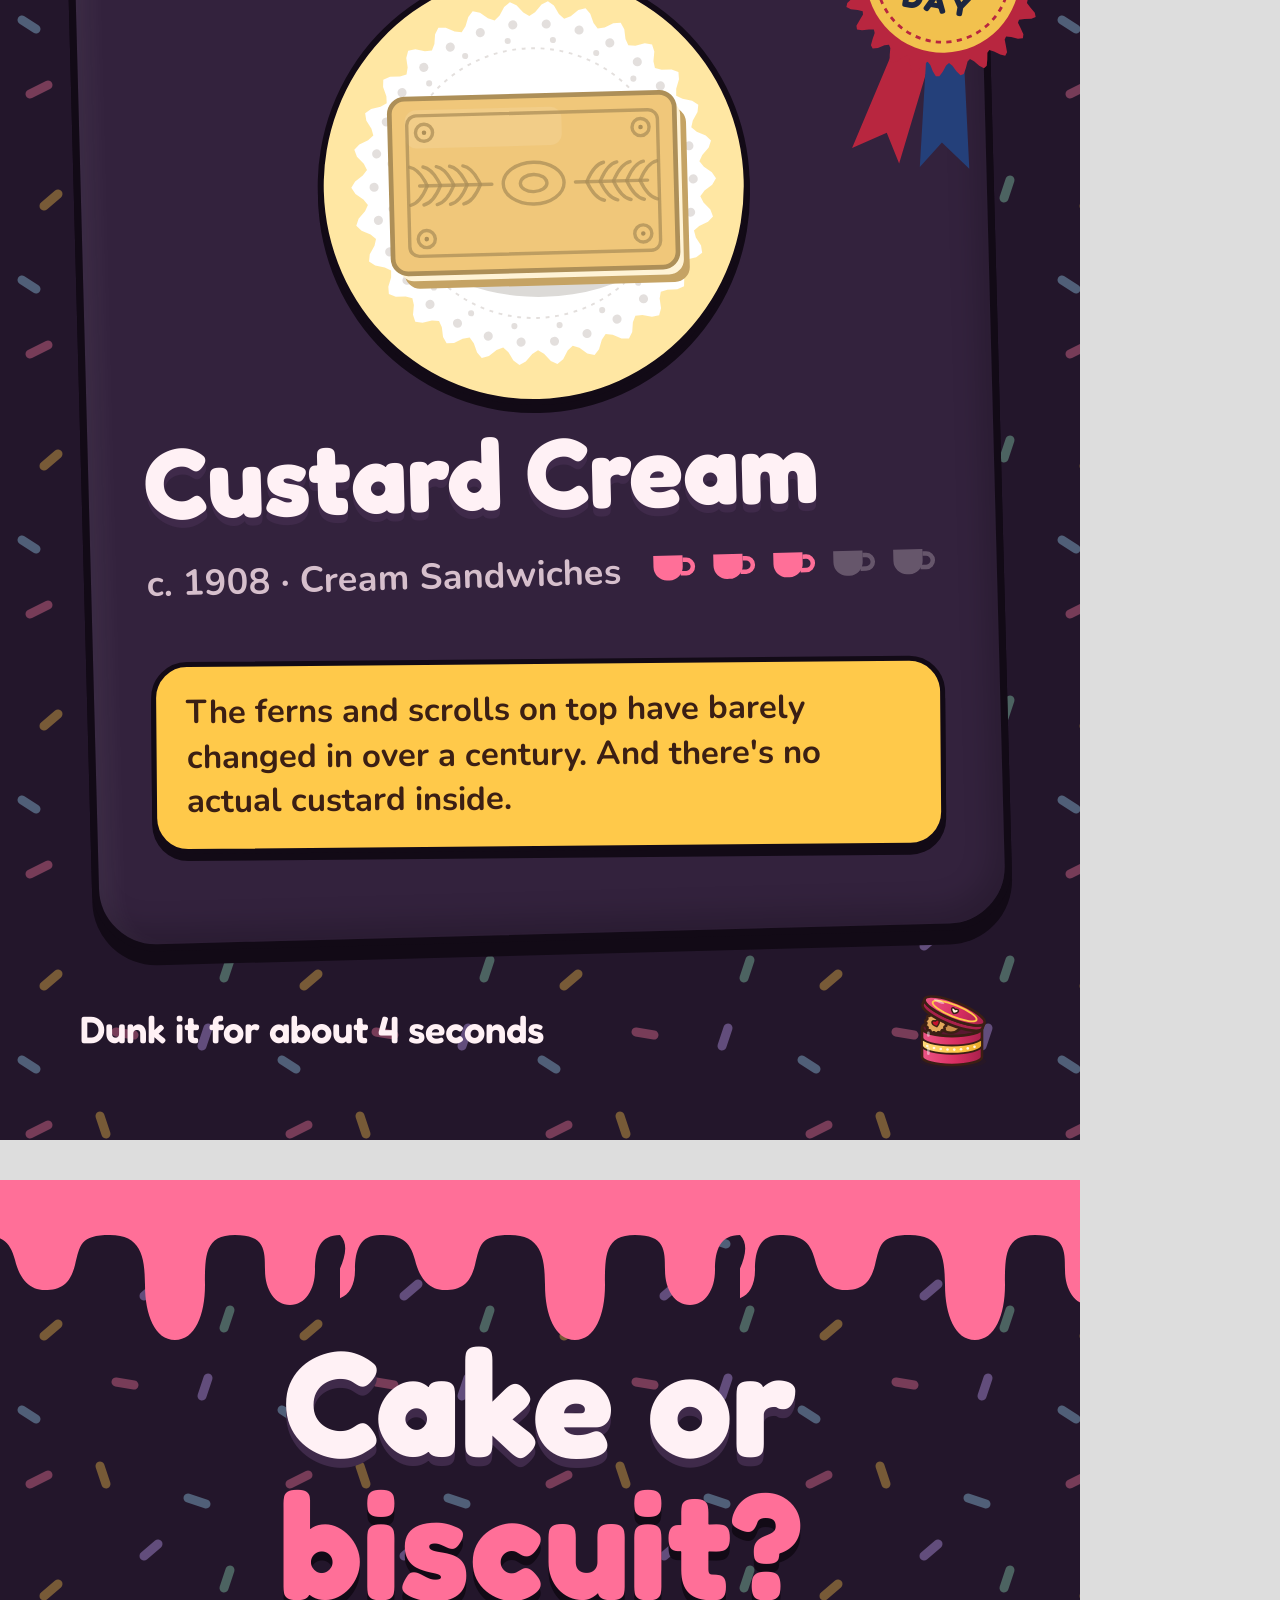
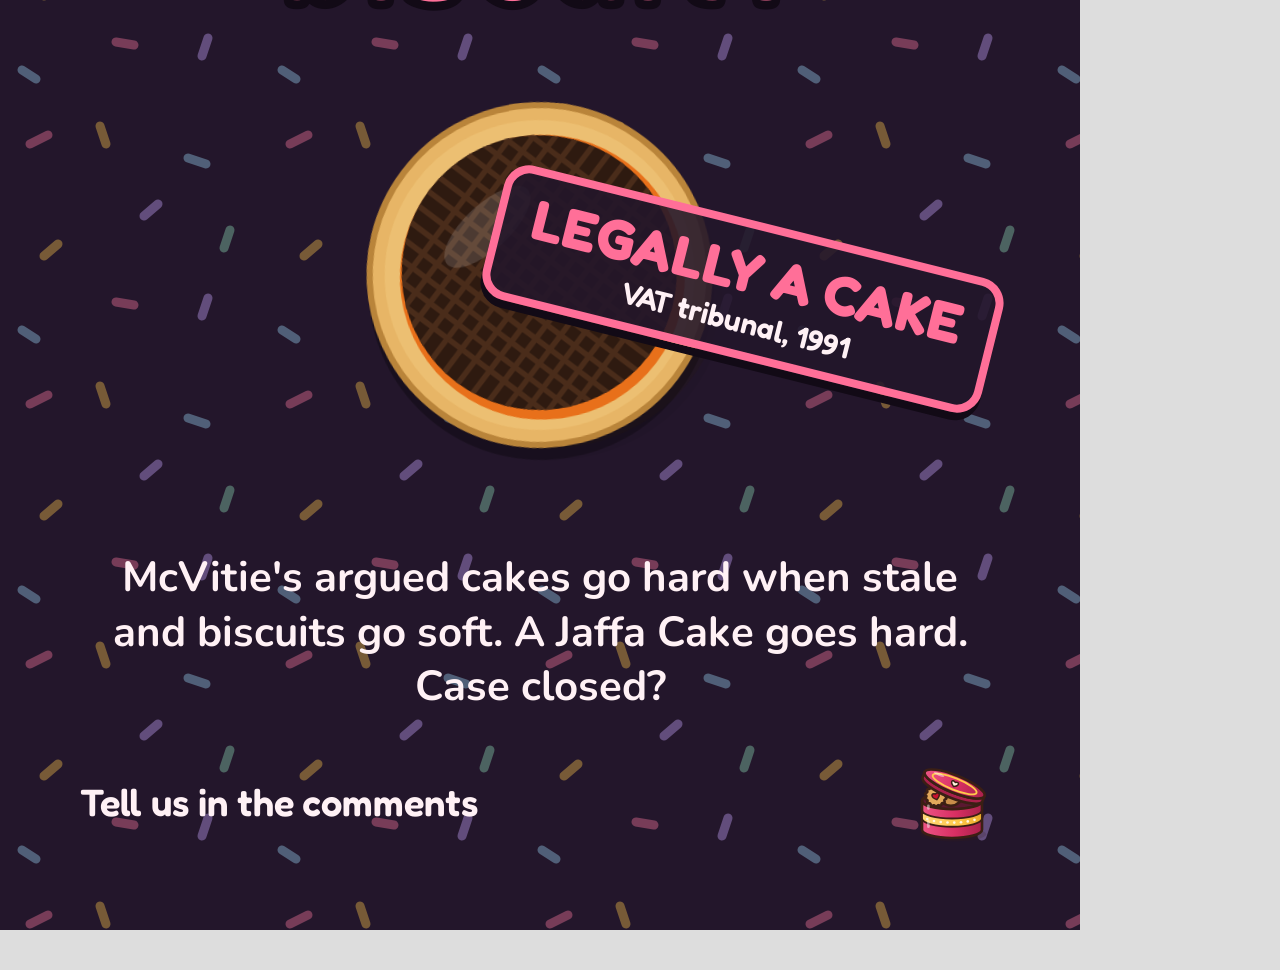
==== commit bc79aa50: "Match the Instagram welcome post's copy to the website hero Uses the hero's description and its thre" ====
--- a/brand/instagram/posts.html
+++ b/brand/instagram/posts.html
@@ -64,10 +64,10 @@
     --w: 1.02em; width: var(--w); vertical-align: baseline;
     margin: calc(var(--w) * -0.166) 0 calc(var(--w) * -0.117) 0.04em;
   }
-  #welcome p { font-size: 46px; line-height: 1.4; font-weight: 700; margin: 0; color: var(--glow); }
-  #welcome .pills { display: flex; gap: 22px; flex-wrap: wrap; margin-top: 6px; }
+  #welcome p { font-size: 42px; line-height: 1.4; font-weight: 700; margin: 0; color: var(--glow); }
+  #welcome .pills { display: flex; gap: 14px; flex-wrap: nowrap; margin-top: 6px; }
   #welcome .pill {
-    font-family: Fredoka; font-weight: 600; font-size: 40px; padding: 16px 38px; border-radius: 999px;
+    font-family: Fredoka; font-weight: 600; font-size: 32px; padding: 12px 24px; border-radius: 999px; white-space: nowrap;
     border: 6px solid var(--night); box-shadow: 0 8px 0 var(--night); background: var(--card-2); color: var(--glow);
   }
   #welcome .pill.go { background: var(--pinky); color: #2a0f1a; }
@@ -127,8 +127,9 @@
   <div class="card">
     <p class="eyebrow">A field guide to British biscuits</p>
     <h1>The Biscuit <img src="../logo-mark.svg" alt="Tin"></h1>
-    <p>Britain's best-loved biscuits. Their history, a recipe to bake at home, and how long they survive a dunk.</p>
-    <div class="pills"><span class="pill go">Link in bio</span><span class="pill">Put the kettle on</span></div>
+    <!-- copy and buttons match the website's hero -->
+    <p>An entirely devoted guide to Britain's finest biscuits: where they came from, how to bake them at home, and how long they last in a mug of builder's tea.</p>
+    <div class="pills"><span class="pill go">Today's biscuit</span><span class="pill">Search the tin</span><span class="pill">Surprise me</span></div>
   </div>
 </section>
 
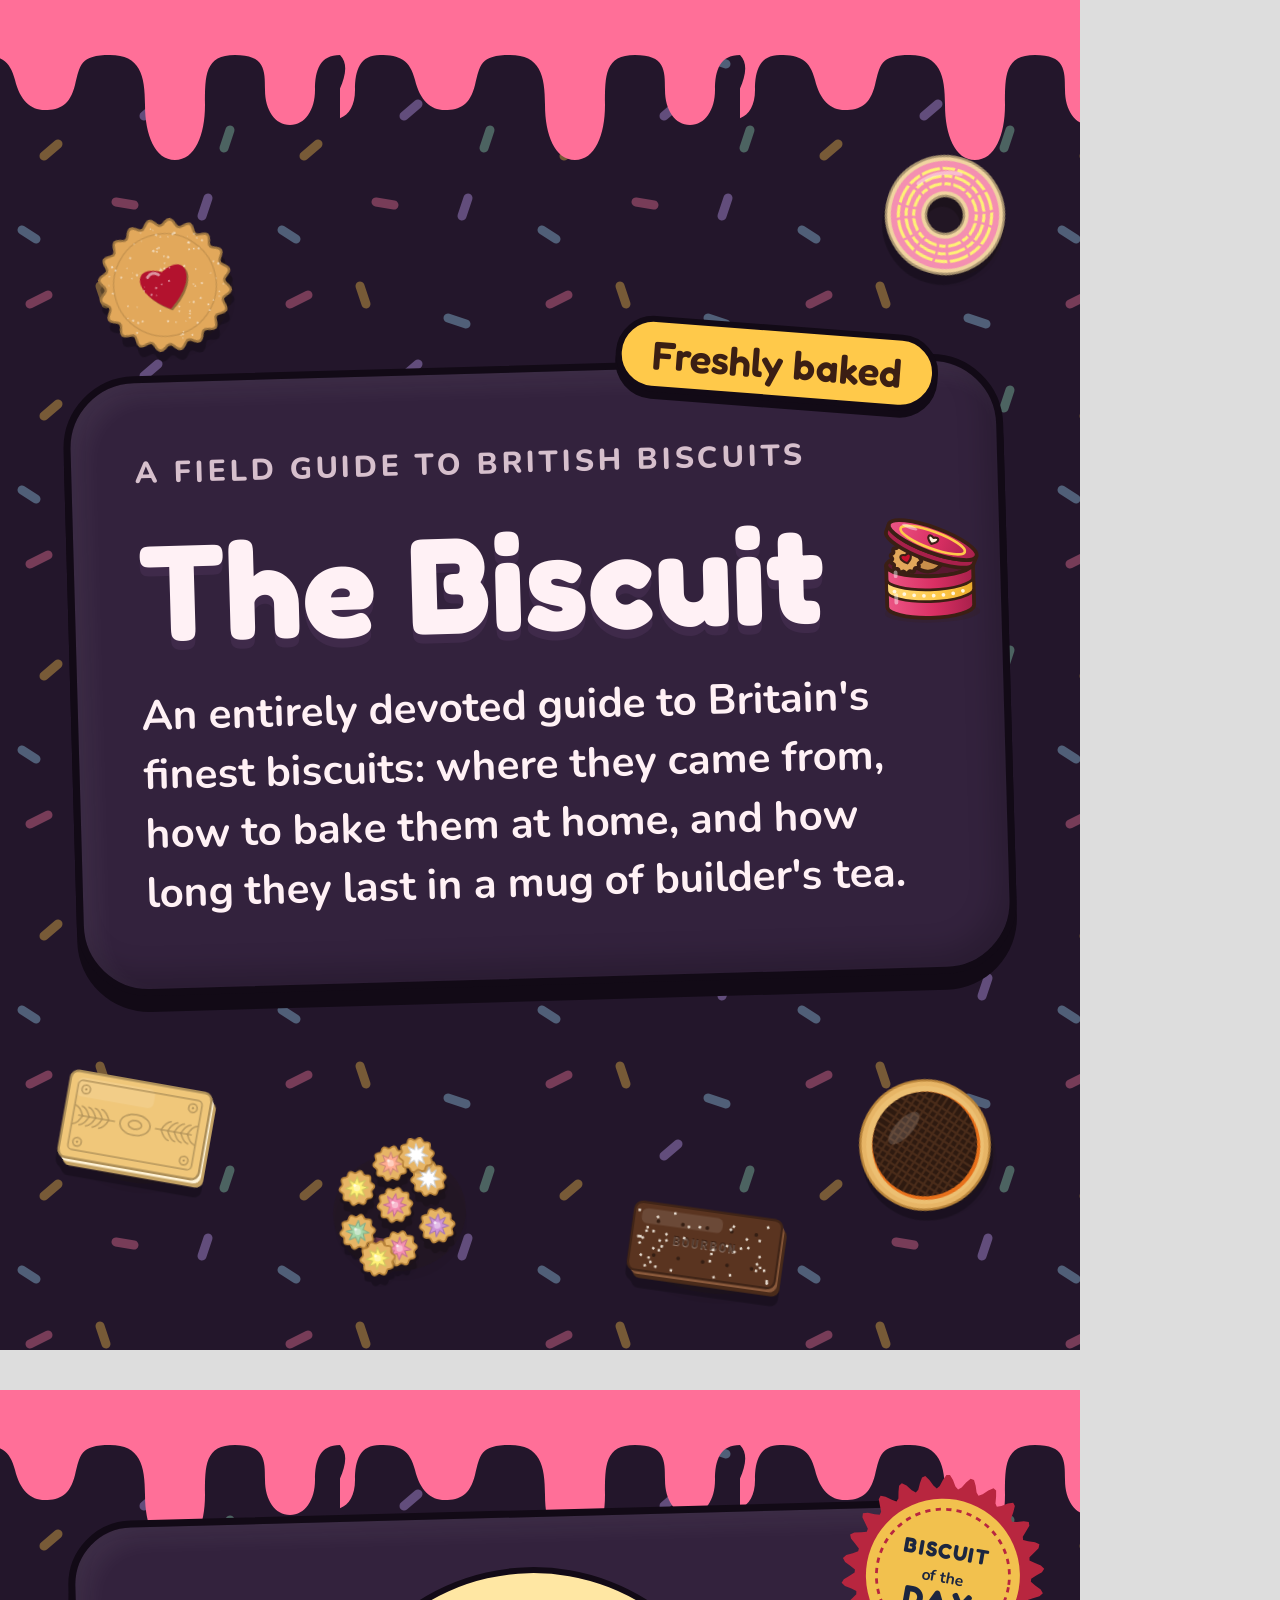
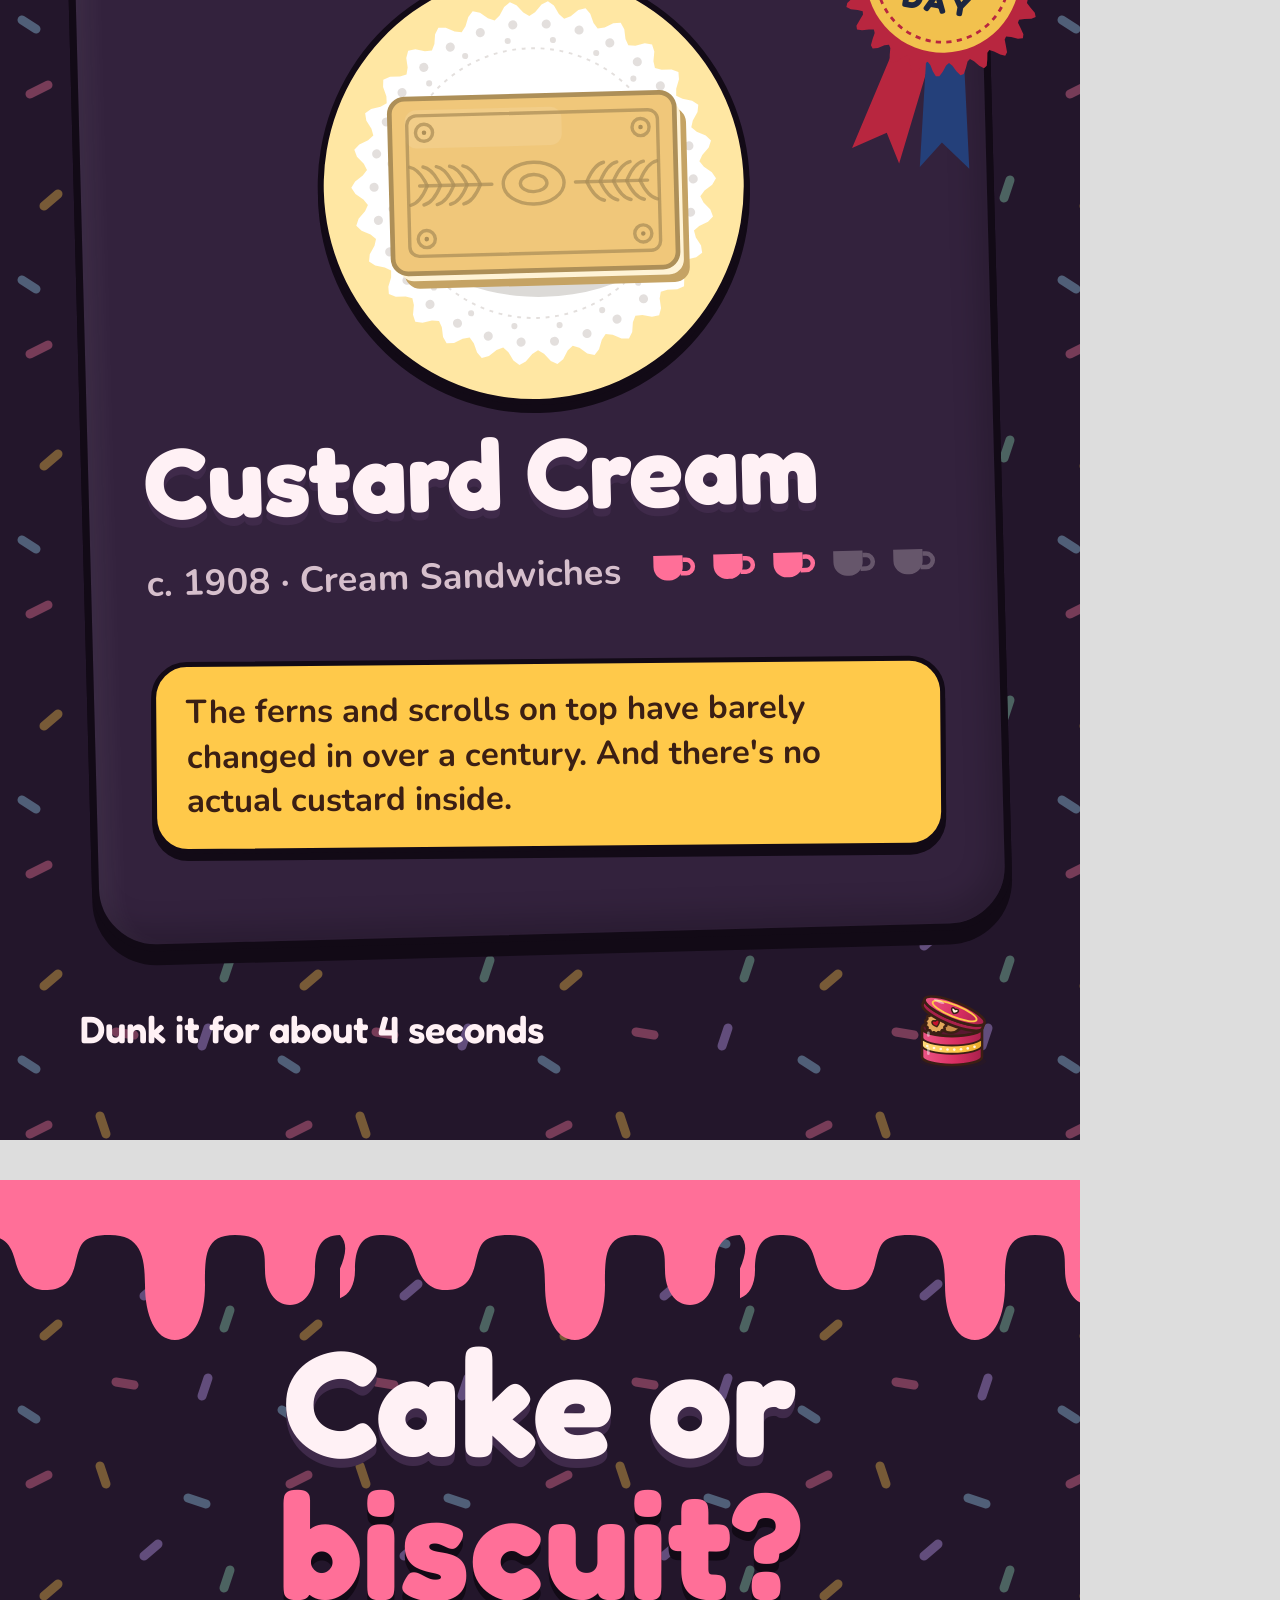
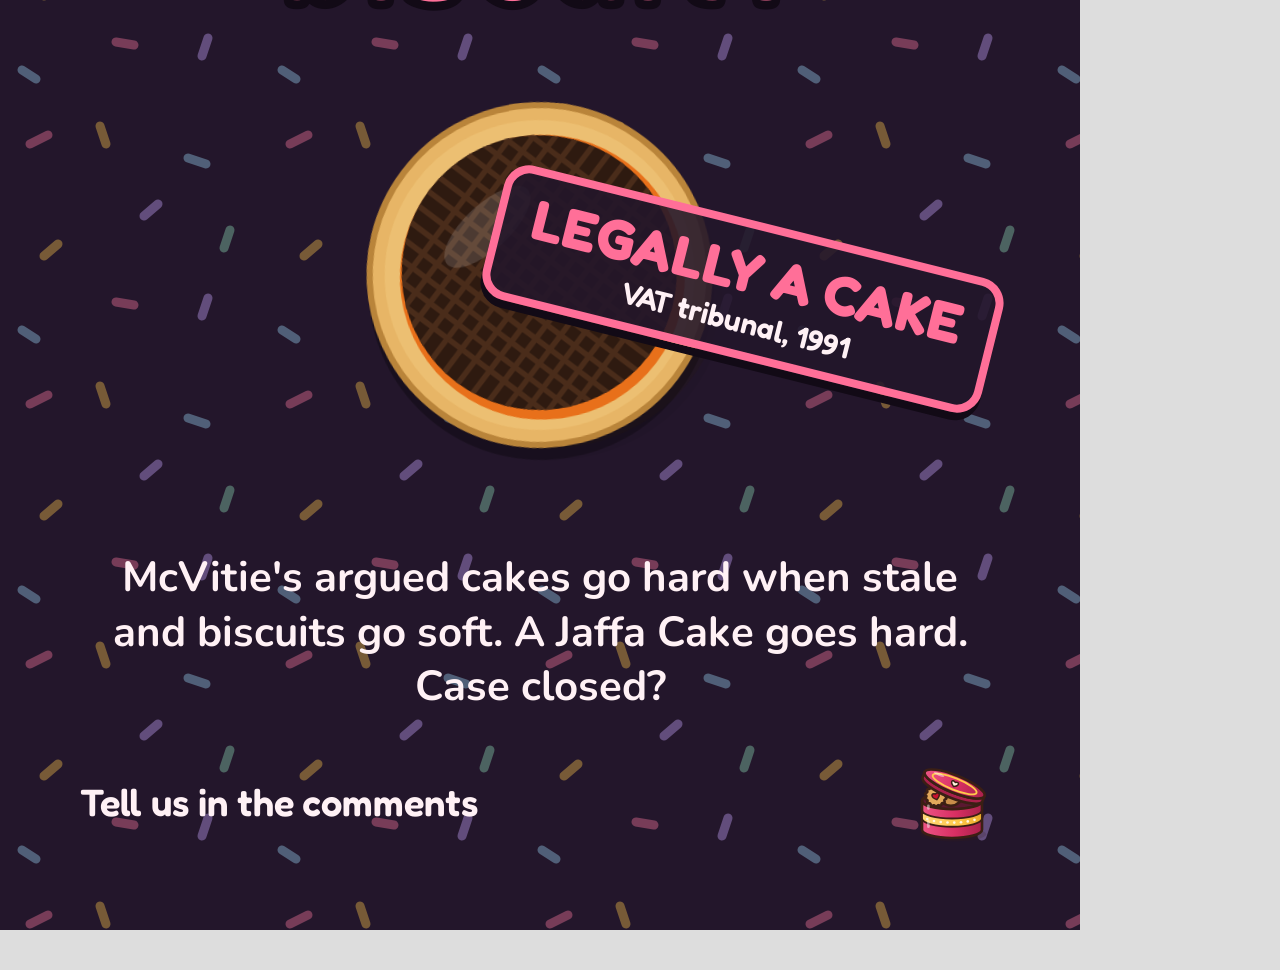
==== commit 9d77422d: "Remove the buttons from the Instagram welcome post Nothing on an Instagram post can be tapped, so th" ====
--- a/brand/instagram/posts.html
+++ b/brand/instagram/posts.html
@@ -65,12 +65,6 @@
     margin: calc(var(--w) * -0.166) 0 calc(var(--w) * -0.117) 0.04em;
   }
   #welcome p { font-size: 42px; line-height: 1.4; font-weight: 700; margin: 0; color: var(--glow); }
-  #welcome .pills { display: flex; gap: 14px; flex-wrap: nowrap; margin-top: 6px; }
-  #welcome .pill {
-    font-family: Fredoka; font-weight: 600; font-size: 32px; padding: 12px 24px; border-radius: 999px; white-space: nowrap;
-    border: 6px solid var(--night); box-shadow: 0 8px 0 var(--night); background: var(--card-2); color: var(--glow);
-  }
-  #welcome .pill.go { background: var(--pinky); color: #2a0f1a; }
 
   /* 2 and 3 share the welcome post's dark theme */
   #welcome, #daily, #debate { --drip: url("data:image/svg+xml,%3Csvg xmlns='http://www.w3.org/2000/svg' width='160' height='64' viewBox='0 0 160 64'%3E%3Cpath d='M0 0h160v22c-8 0-10 6-10 14s-4 14-10 14-10-6-10-14 0-14-12-14-12 8-12 20-4 22-12 22-12-10-12-22-2-20-14-20-12 4-14 12-6 10-12 10-10-4-12-12-6-10-14-10-10 6-10 14-4 12-10 12S8 30 0 22z'/%3E%3C/svg%3E"); }
@@ -127,9 +121,8 @@
   <div class="card">
     <p class="eyebrow">A field guide to British biscuits</p>
     <h1>The Biscuit <img src="../logo-mark.svg" alt="Tin"></h1>
-    <!-- copy and buttons match the website's hero -->
+    <!-- copy matches the website's hero; no buttons, since nothing on an Instagram post can be tapped -->
     <p>An entirely devoted guide to Britain's finest biscuits: where they came from, how to bake them at home, and how long they last in a mug of builder's tea.</p>
-    <div class="pills"><span class="pill go">Today's biscuit</span><span class="pill">Search the tin</span><span class="pill">Surprise me</span></div>
   </div>
 </section>
 
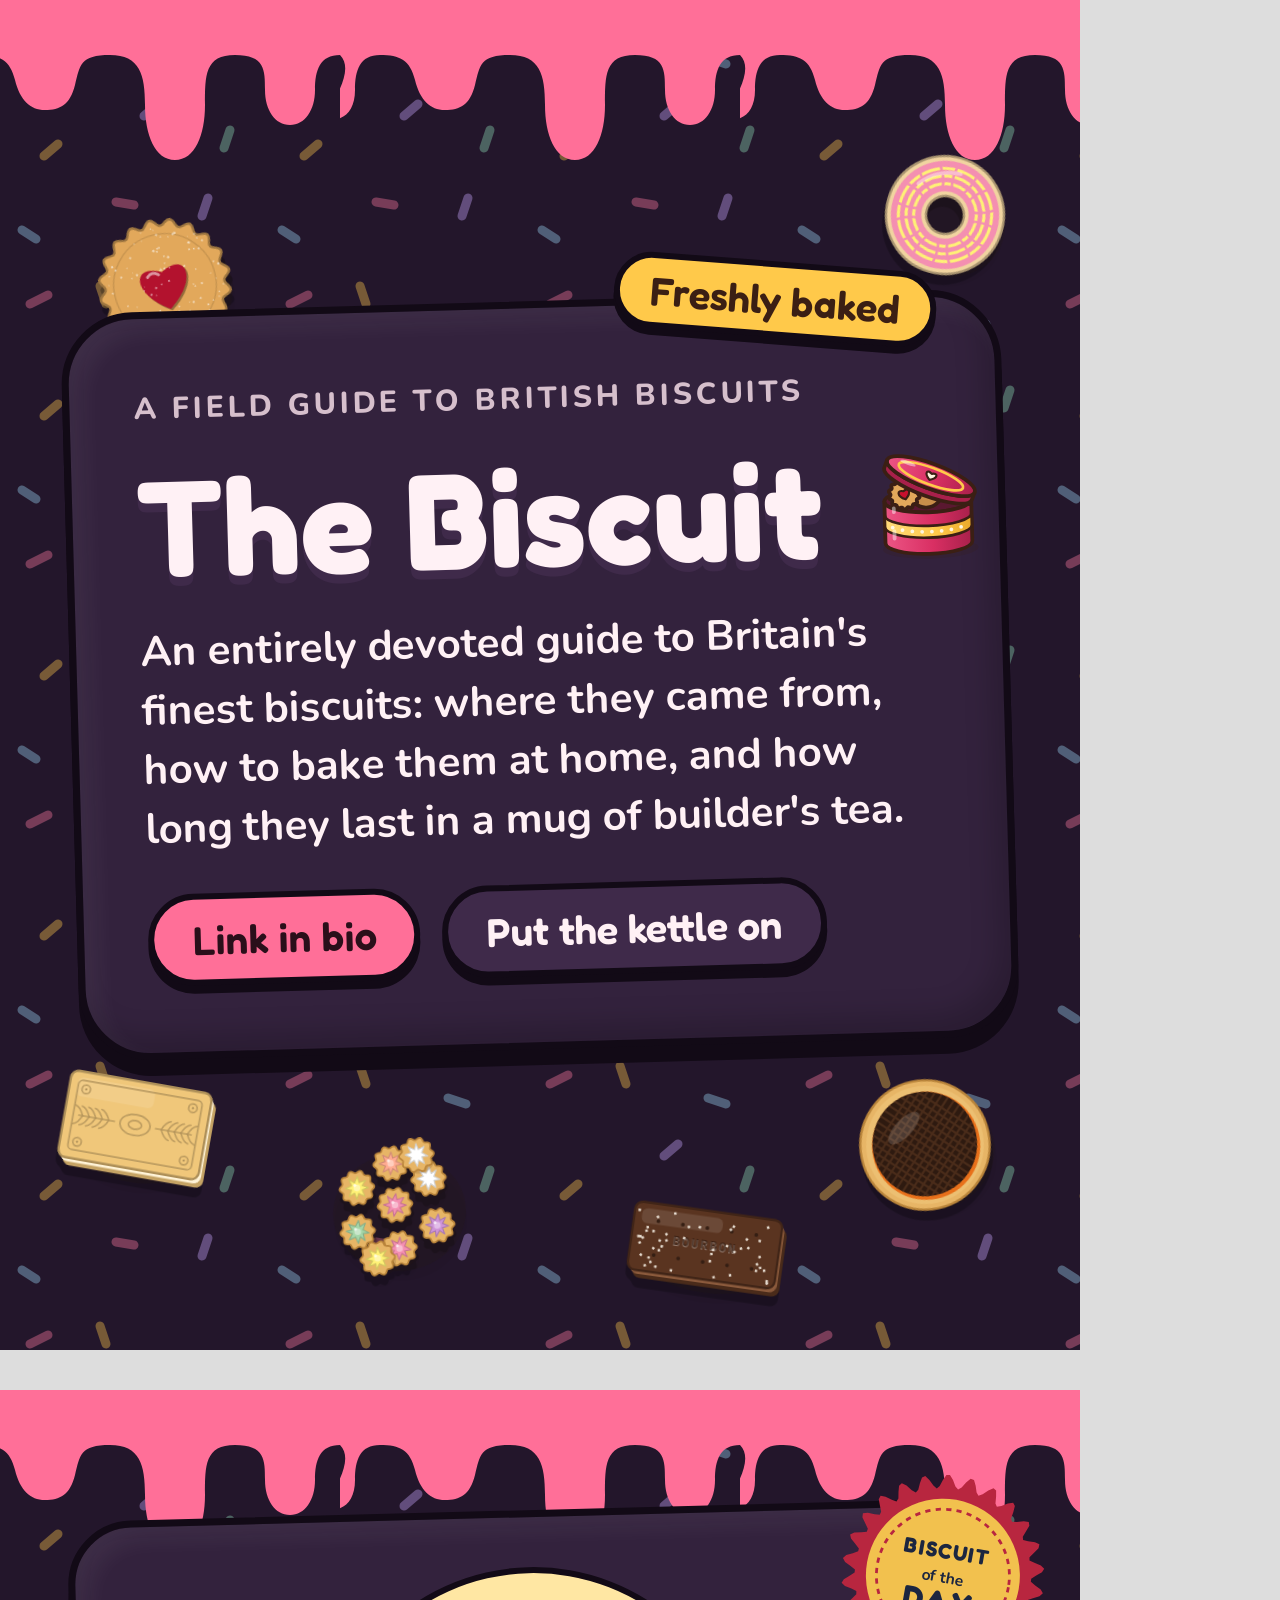
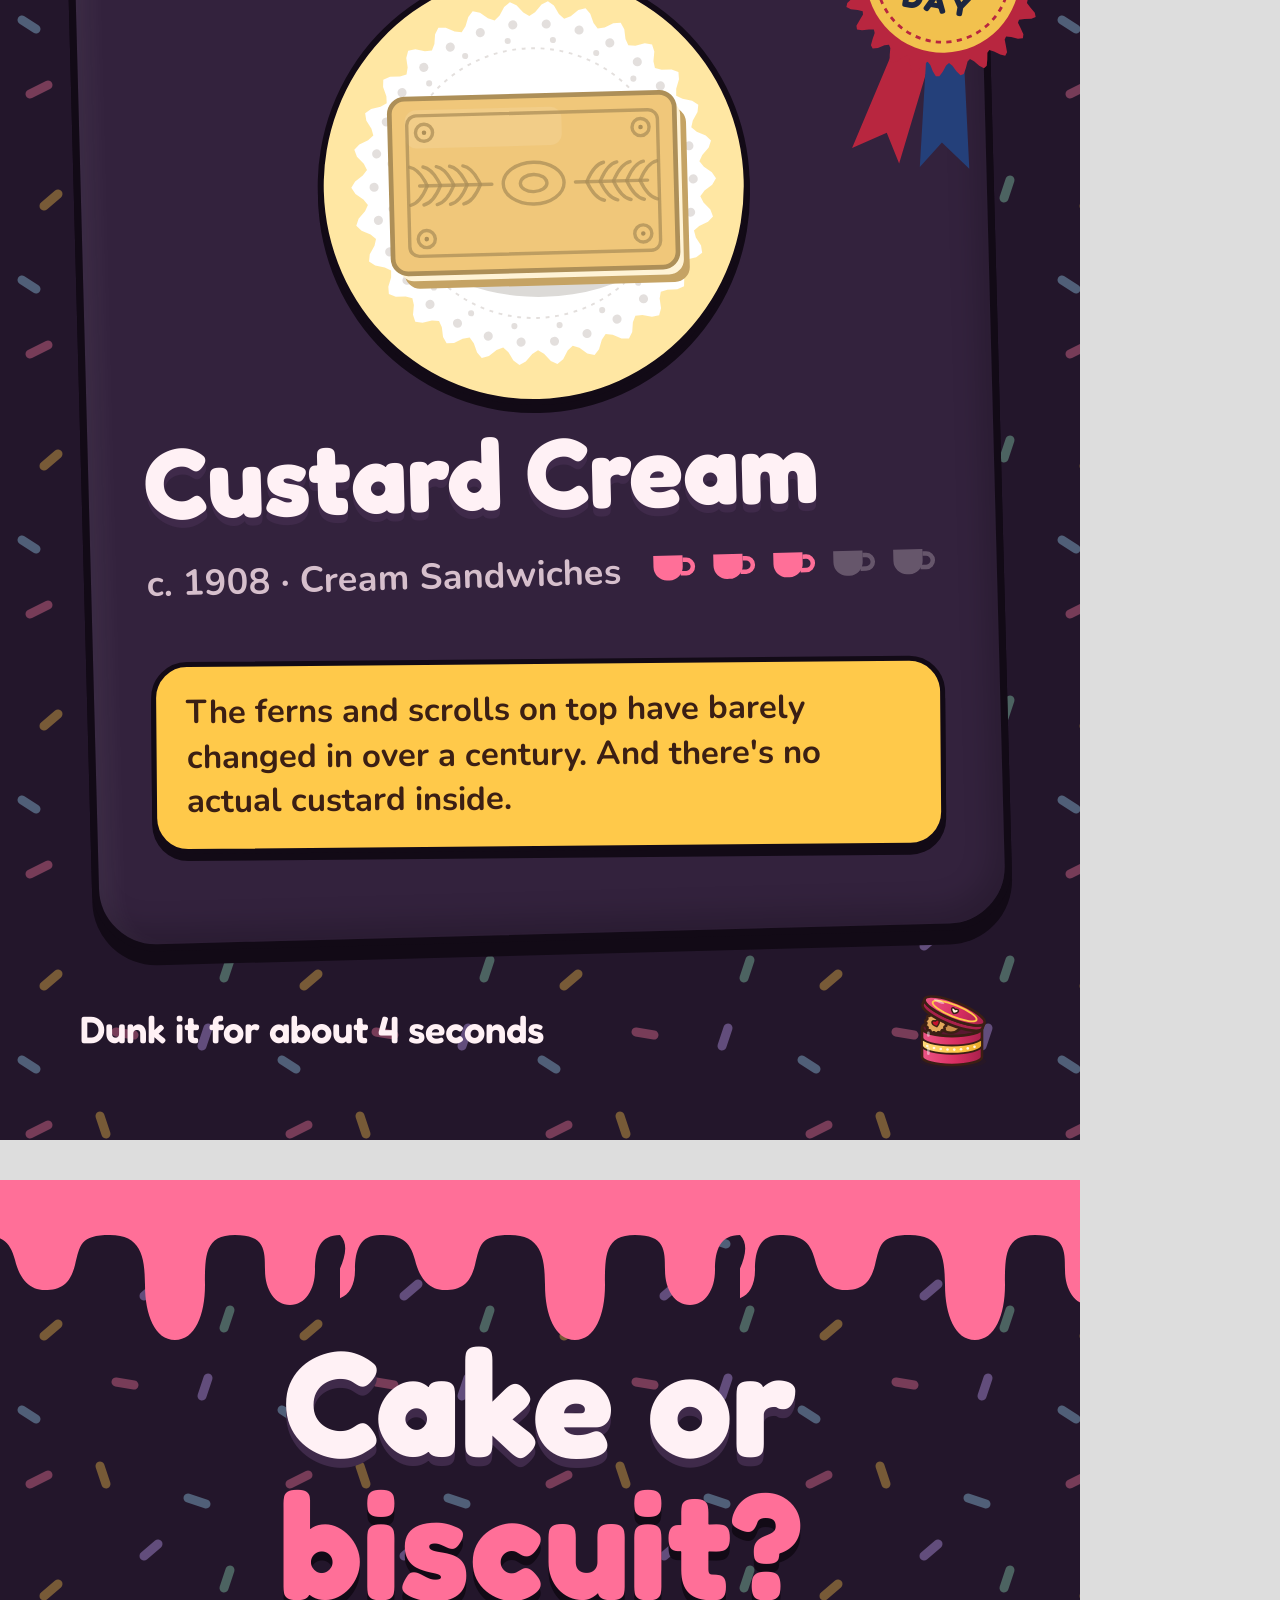
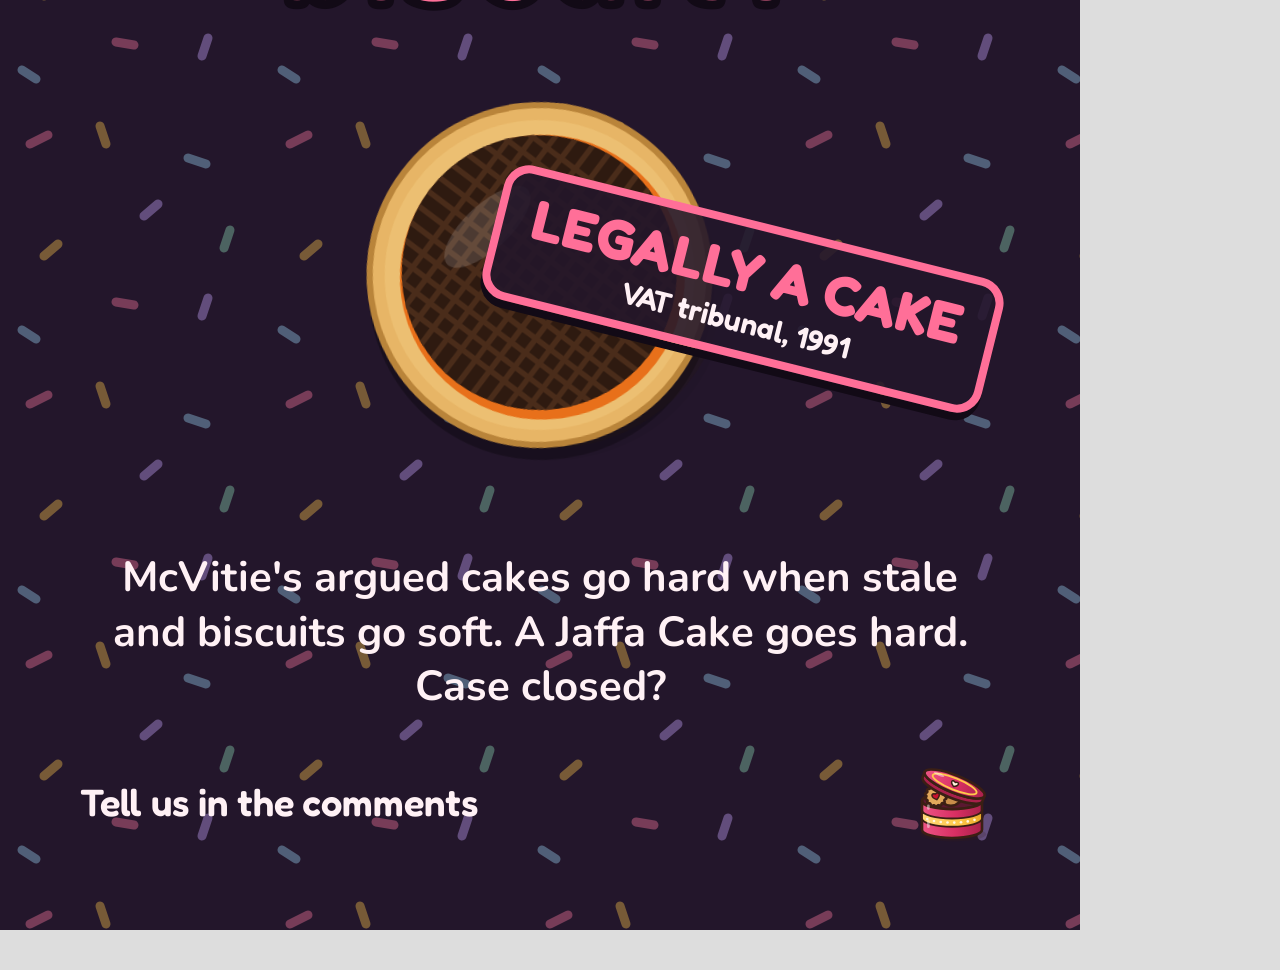
==== commit 40f088bd: "Bring back 'Link in bio' and 'Put the kettle on' on the welcome post The two pills sit after the her" ====
--- a/brand/instagram/posts.html
+++ b/brand/instagram/posts.html
@@ -64,6 +64,12 @@
     --w: 1.02em; width: var(--w); vertical-align: baseline;
     margin: calc(var(--w) * -0.166) 0 calc(var(--w) * -0.117) 0.04em;
   }
+  #welcome .pills { display: flex; gap: 22px; flex-wrap: wrap; margin-top: 6px; }
+  #welcome .pill {
+    font-family: Fredoka; font-weight: 600; font-size: 40px; padding: 16px 38px; border-radius: 999px;
+    border: 6px solid var(--night); box-shadow: 0 8px 0 var(--night); background: var(--card-2); color: var(--glow);
+  }
+  #welcome .pill.go { background: var(--pinky); color: #2a0f1a; }
   #welcome p { font-size: 42px; line-height: 1.4; font-weight: 700; margin: 0; color: var(--glow); }
 
   /* 2 and 3 share the welcome post's dark theme */
@@ -121,8 +127,9 @@
   <div class="card">
     <p class="eyebrow">A field guide to British biscuits</p>
     <h1>The Biscuit <img src="../logo-mark.svg" alt="Tin"></h1>
-    <!-- copy matches the website's hero; no buttons, since nothing on an Instagram post can be tapped -->
+    <!-- copy matches the website's hero; the pills point people to the link in the bio -->
     <p>An entirely devoted guide to Britain's finest biscuits: where they came from, how to bake them at home, and how long they last in a mug of builder's tea.</p>
+    <div class="pills"><span class="pill go">Link in bio</span><span class="pill">Put the kettle on</span></div>
   </div>
 </section>
 
